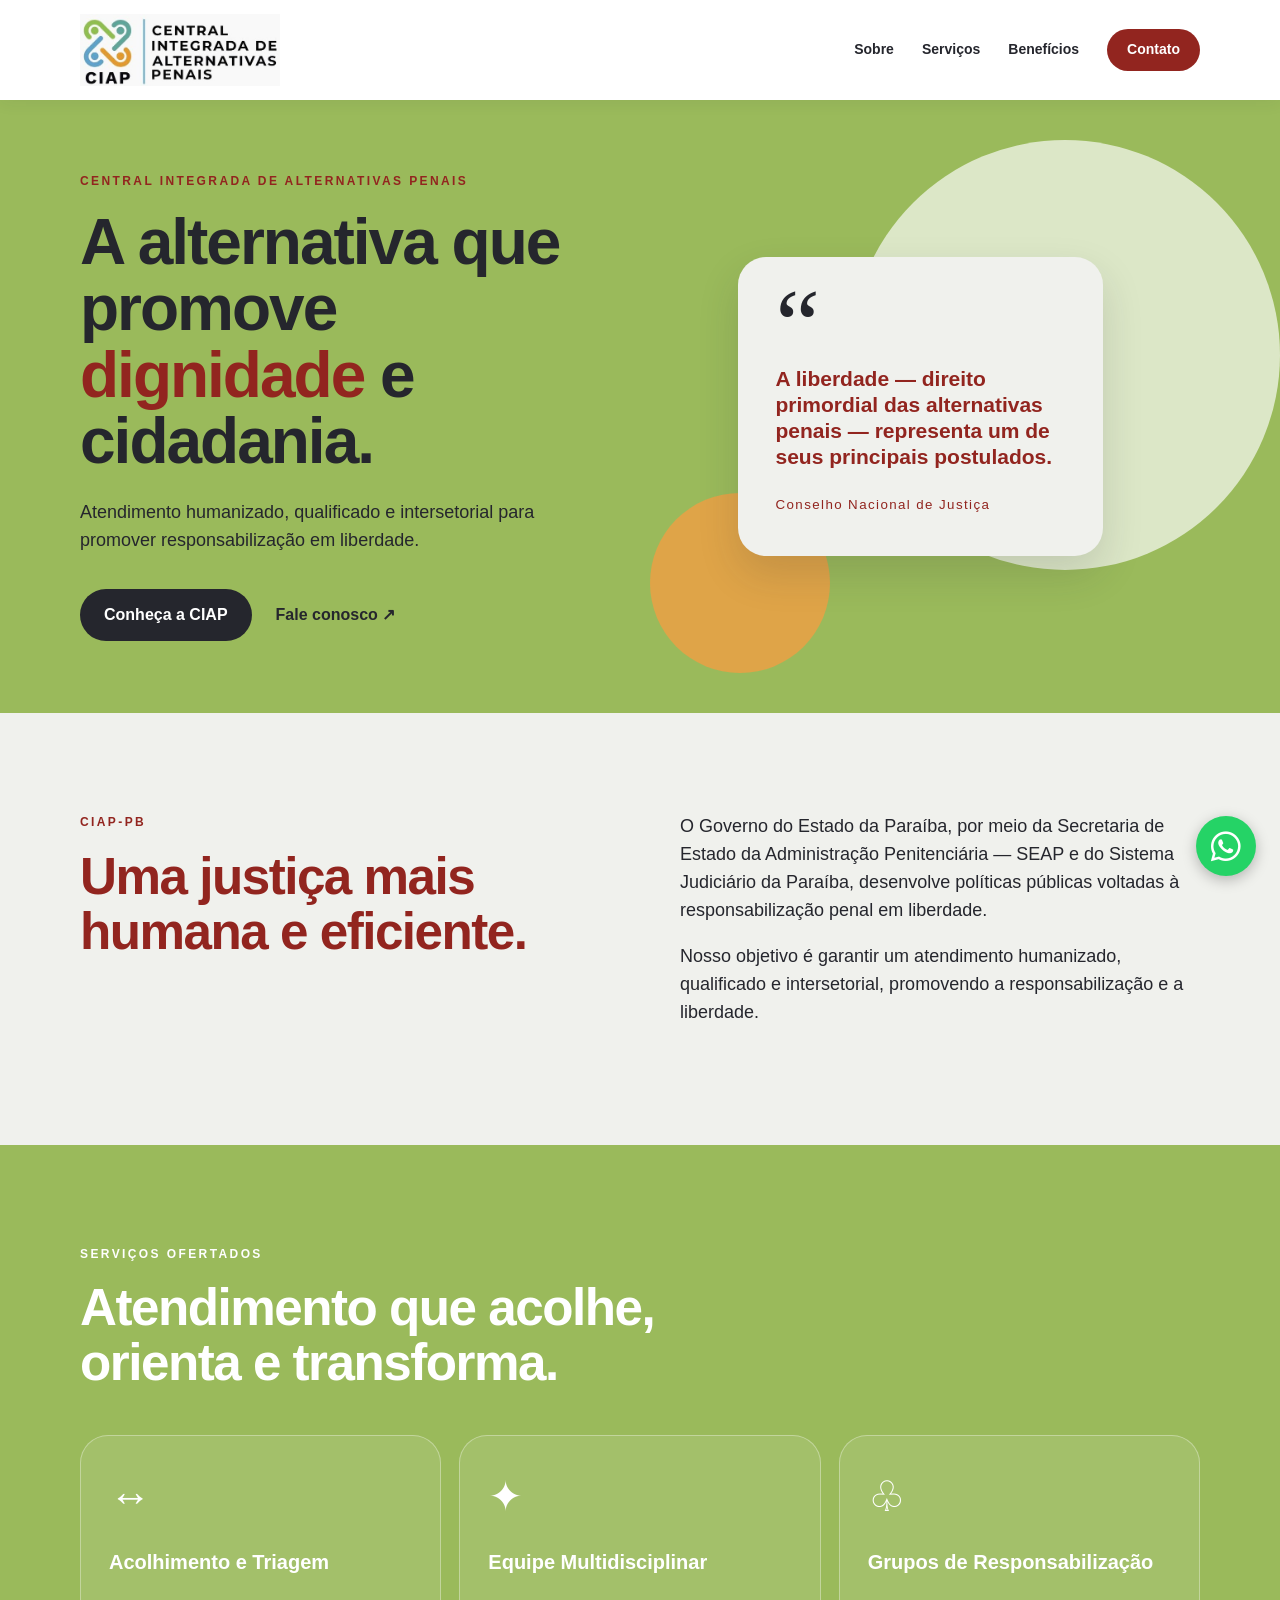
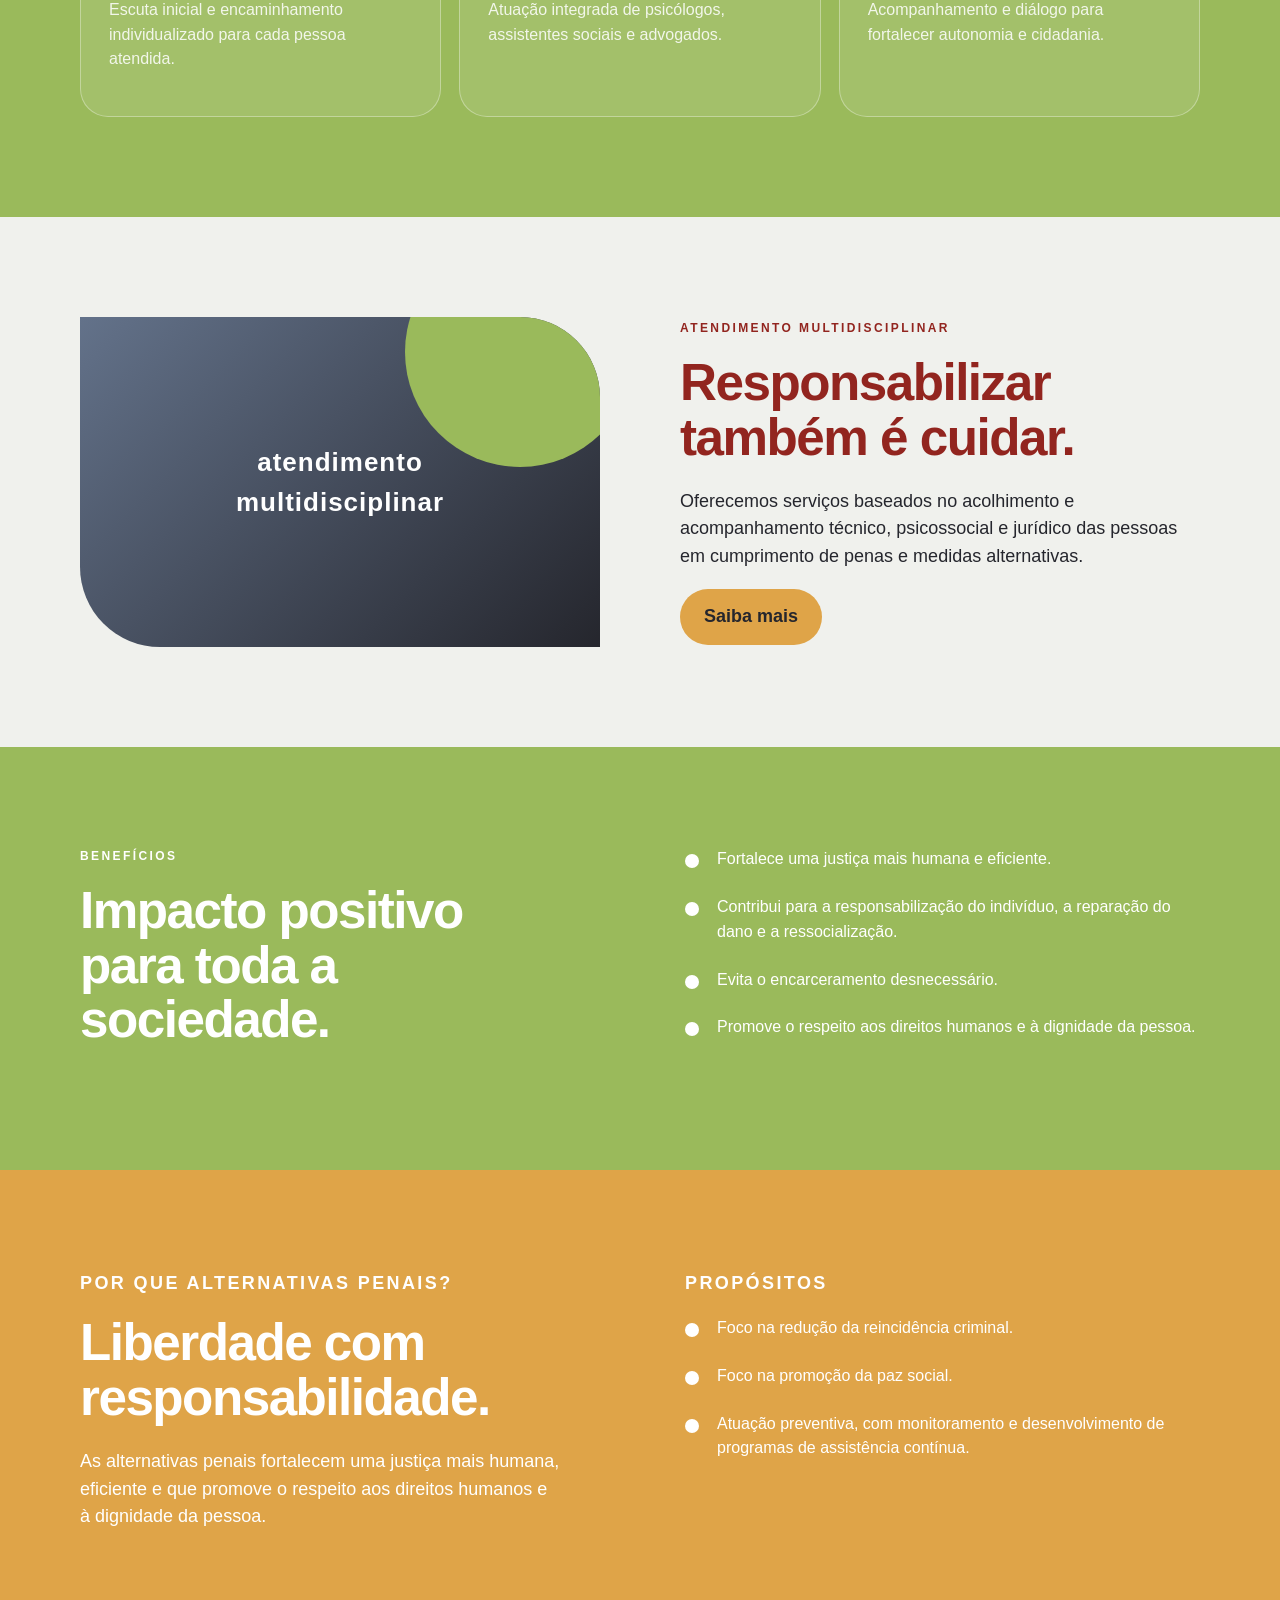
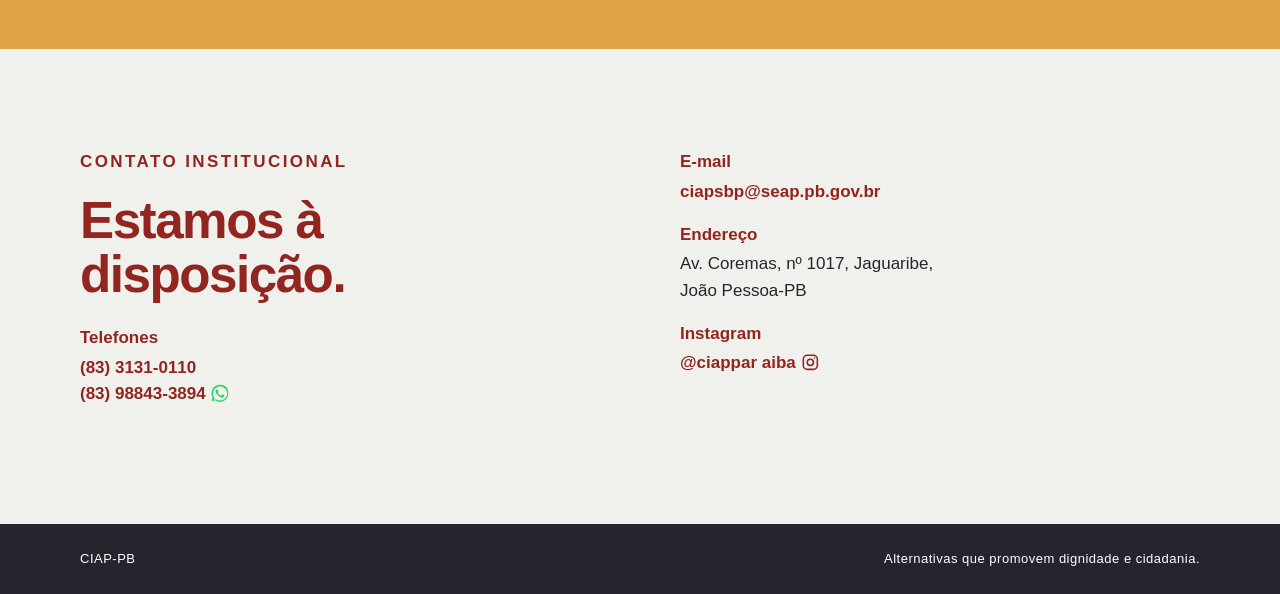
==== index.html @ d07755a9 "Add Font Awesome and WhatsApp contact button Added Font Awesome stylesheet and WhatsApp floating but" ====
<!doctype html>
<html lang="pt-BR">
<head>
  <meta charset="utf-8">
  <meta name="viewport" content="width=device-width, initial-scale=1">
  <meta name="description" content="Central Integrada de Alternativas Penais da Paraíba.">
  <title>CIAP-PB | Central Integrada de Alternativas Penais</title>
  <link rel="stylesheet" href="styles.css">
  <link
  rel="stylesheet"
  href="https://cdnjs.cloudflare.com/ajax/libs/font-awesome/6.5.2/css/all.min.css"
>
</head>
<body>
  <header class="site-header">
    <div class="container nav-wrap">
      <a class="brand" href="#inicio" aria-label="CIAP-PB - início">
        <img class="brand-logo" src="logoCiap.jpeg" alt="CIAP" style="display:block;width:200px;height:100px;object-fit:contain">
      </a>
      <nav aria-label="Navegação principal">
        <a href="#sobre">Sobre</a>
        <a href="#servicos">Serviços</a>
        <a href="#beneficios">Benefícios</a>
        <a href="#contato" class="nav-cta">Contato</a>
      </nav>
    </div>
  </header>

  <main id="inicio">
    <section class="hero">
      <div class="container hero-grid">
        <div class="hero-copy">
          <p class="eyebrow">CENTRAL INTEGRADA DE ALTERNATIVAS PENAIS</p>
          <h1>A alternativa que promove <em>dignidade</em> e cidadania.</h1>
          <p class="hero-text">Atendimento humanizado, qualificado e intersetorial para promover responsabilização em liberdade.</p>
          <div class="actions"><a class="button button-dark" href="#sobre">Conheça a CIAP</a><a class="text-link" href="#contato">Fale conosco <span>↗</span></a></div>
        </div>
        <div class="hero-art" aria-label="Imagem ilustrativa de atendimento multidisciplinar">
          <div class="circle circle-one"></div><div class="circle circle-two"></div><div class="hero-card"><span class="quote">“</span><p>A liberdade — direito primordial das alternativas penais — representa um de seus principais postulados.</p><small>Conselho Nacional de Justiça</small></div>
        </div>
      </div>
    </section>

    <section id="sobre" class="intro section-light">
      <div class="container two-col">
        <div><p class="eyebrow">CIAP-PB</p><h2>Uma justiça mais humana e eficiente.</h2></div>
        <div><p>O Governo do Estado da Paraíba, por meio da Secretaria de Estado da Administração Penitenciária — SEAP e do Sistema Judiciário da Paraíba, desenvolve políticas públicas voltadas à responsabilização penal em liberdade.</p><p>Nosso objetivo é garantir um atendimento humanizado, qualificado e intersetorial, promovendo a responsabilização e a liberdade.</p></div>
      </div>
    </section>

    <section id="servicos" class="services section-green">
      <div class="container"><div class="section-heading"><p class="eyebrow light">SERVIÇOS OFERTADOS</p><h2>Atendimento que acolhe, orienta e transforma.</h2></div>
        <div class="service-grid">
          <article class="service-card"><span class="icon">↔</span><h3>Acolhimento e Triagem</h3><p>Escuta inicial e encaminhamento individualizado para cada pessoa atendida.</p></article>
          <article class="service-card"><span class="icon">✦</span><h3>Equipe Multidisciplinar</h3><p>Atuação integrada de psicólogos, assistentes sociais e advogados.</p></article>
          <article class="service-card"><span class="icon">♧</span><h3>Grupos de Responsabilização</h3><p>Acompanhamento e diálogo para fortalecer autonomia e cidadania.</p></article>
        </div>
      </div>
    </section>

    <section class="multidisciplinary section-light">
      <div class="container two-col align-center"><div class="photo-placeholder"><span>atendimento<br>multidisciplinar</span></div><div><p class="eyebrow">ATENDIMENTO MULTIDISCIPLINAR</p><h2>Responsabilizar também é cuidar.</h2><p>Oferecemos serviços baseados no acolhimento e acompanhamento técnico, psicossocial e jurídico das pessoas em cumprimento de penas e medidas alternativas.</p><a class="button button-gold" href="#contato">Saiba mais</a></div></div>
    </section>

    <section id="beneficios" class="benefits section-green"><div class="container benefits-grid"><div><p class="eyebrow light">BENEFÍCIOS</p><h2>Impacto positivo para toda a sociedade.</h2></div><ul class="check-list"><li>Fortalece uma justiça mais humana e eficiente.</li><li>Contribui para a responsabilização do indivíduo, a reparação do dano e a ressocialização.</li><li>Evita o encarceramento desnecessário.</li><li>Promove o respeito aos direitos humanos e à dignidade da pessoa.</li></ul></div></section>

    <section class="purpose section-gold"><div class="container purpose-grid"><div><p class="eyebrow light">POR QUE ALTERNATIVAS PENAIS?</p><h2>Liberdade com responsabilidade.</h2><p>As alternativas penais fortalecem uma justiça mais humana, eficiente e que promove o respeito aos direitos humanos e à dignidade da pessoa.</p></div><div><p class="eyebrow light">PROPÓSITOS</p><ul class="check-list light-list"><li>Foco na redução da reincidência criminal.</li><li>Foco na promoção da paz social.</li><li>Atuação preventiva, com monitoramento e desenvolvimento de programas de assistência contínua.</li></ul></div></div></section>

    <section id="contato" class="contact section-light"><div class="container contact-grid"><div><p class="eyebrow">CONTATO INSTITUCIONAL</p><h2>Estamos à disposição.</h2><p class="contact-label">Telefones</p><p><a href="tel:+558331310110">(83) 3131-0110</a><br><a class="contact-link" href="https://wa.me/5583988433894" target="_blank" rel="noreferrer">(83) 98843-3894 <svg class="contact-icon whatsapp-icon" viewBox="0 0 24 24" aria-hidden="true" style="width:1.1em;height:1.1em;vertical-align:-0.2em;fill:#25d366"><path d="M20.5 3.5A10.9 10.9 0 0 0 12.75 1 10.9 10.9 0 0 0 3.3 17.25L2 22l4.9-1.28A10.9 10.9 0 0 0 12.75 23h.01A10.9 10.9 0 0 0 23.5 12.25c0-3.3-1.06-6.4-3-8.75Zm-7.74 17.7h-.01a9.05 9.05 0 0 1-4.6-1.26l-.33-.2-2.9.76.77-2.82-.21-.34a9.1 9.1 0 1 1 7.28 3.86Zm4.98-6.82c-.27-.14-1.6-.79-1.85-.88-.25-.09-.43-.14-.61.14-.18.27-.7.88-.86 1.06-.16.18-.32.2-.59.07-.27-.14-1.15-.42-2.2-1.34-.81-.72-1.36-1.6-1.52-1.87-.16-.27-.02-.42.12-.56.12-.12.27-.32.41-.48.14-.16.18-.27.27-.45.09-.18.05-.34-.02-.48-.07-.14-.61-1.47-.84-2.01-.22-.53-.45-.46-.61-.47h-.52c-.18 0-.48.07-.73.34-.25.27-.95.93-.95 2.27s.98 2.63 1.11 2.81c.14.18 1.92 2.94 4.65 4.12.65.28 1.16.45 1.56.57.65.21 1.24.18 1.71.11.52-.08 1.6-.65 1.83-1.28.23-.63.23-1.17.16-1.28-.07-.11-.25-.18-.52-.32Z"/></svg></a></p></div><div><p class="contact-label">E-mail</p><p><a href="mailto:ciapsbp@seap.pb.gov.br">ciapsbp@seap.pb.gov.br</a></p><p class="contact-label">Endereço</p><p>Av. Coremas, nº 1017, Jaguaribe,<br>João Pessoa-PB</p><p class="contact-label">Instagram</p><p><a class="contact-link" href="https://instagram.com/ciapparaiba" target="_blank" rel="noreferrer">@ciappar aiba <svg class="contact-icon instagram-icon" viewBox="0 0 24 24" aria-hidden="true" style="width:1.1em;height:1.1em;vertical-align:-0.2em;fill:none;stroke:currentColor;stroke-width:2"><rect x="3" y="3" width="18" height="18" rx="5"/><circle cx="12" cy="12" r="4"/><circle cx="17.5" cy="6.5" r="1" fill="currentColor" stroke="none"/></svg></a></p></div></div></section>
  </main>
  <footer><div class="container"><span>CIAP-PB</span><span>Alternativas que promovem dignidade e cidadania.</span></div></footer>
  <a
  class="whatsapp-flutuante"
  href="https://wa.me/5583988433894?text=Olá!%20Gostaria%20de%20mais%20informações."
  target="_blank"
  rel="noopener noreferrer"
  aria-label="Falar com a CIAP-PB pelo WhatsApp"
  title="Fale conosco pelo WhatsApp"
>
  <i class="fa-brands fa-whatsapp"></i>
</a>
</body>
</html>
---- styles.css ----
:root{--green:#9aba5b;
    --green-dark:#71943f;
    --red:#92251f;
    --gold:#dfa448;
    --ink:#25262d;--mist:#f0f1ed;--white:#fff;--radius:28px}*{box-sizing:border-box}html{scroll-behavior:smooth}body{margin:0;color:var(--ink);font-family:Arial,Helvetica,sans-serif;line-height:1.55;background:var(--mist)}a{color:inherit}.container{width:min(1120px,calc(100% - 48px));margin:auto}.site-header{background:var(--white);position:sticky;top:0;z-index:10;box-shadow:0 2px 16px #25262d12}.nav-wrap{min-height:76px;display:flex;align-items:center;justify-content:space-between}.brand{display:flex;align-items:center;gap:10px;text-decoration:none}.brand strong{display:block;font-size:25px;letter-spacing:2px;line-height:1}.brand small{font-size:9px;letter-spacing:3px;color:var(--red)}.brand-mark{display:grid;grid-template-columns:repeat(2,17px);gap:2px;transform:rotate(45deg)}.brand-mark i{display:block;width:17px;height:17px;border-radius:12px 12px 2px 12px;background:var(--green)}.brand-mark i:nth-child(2){background:#579b92}.brand-mark i:nth-child(3){background:#629ec5}.brand-mark i:nth-child(4){background:var(--gold)}nav{display:flex;gap:28px;align-items:center}nav a{text-decoration:none;font-size:14px;font-weight:bold}nav a:hover,.text-link:hover{color:var(--red)}.nav-cta{padding:10px 20px;border-radius:99px;background:var(--red);color:var(--white)}.hero{background:var(--green);overflow:hidden}.hero-grid{display:grid;grid-template-columns:1fr 1fr;min-height:610px;align-items:center}.hero-copy{padding:72px 40px 72px 0}.eyebrow{color:var(--red);font-size:12px;font-weight:bold;letter-spacing:2.4px;margin:0 0 18px}.eyebrow.light{color:var(--white)}h1,h2,h3,p{margin-top:0}h1{font-size:clamp(42px,5vw,68px);line-height:1.04;letter-spacing:-2px;margin-bottom:24px}h1 em{color:var(--red);font-style:normal}h2{font-size:clamp(32px,4vw,52px);line-height:1.07;letter-spacing:-1.5px;margin-bottom:22px}.hero-text{font-size:18px;max-width:490px}.actions{display:flex;align-items:center;gap:24px;margin-top:34px}.button{display:inline-block;text-decoration:none;border-radius:99px;padding:14px 24px;font-weight:bold}.button-dark{background:var(--ink);color:var(--white)}.button-gold{background:var(--gold);color:var(--ink)}.text-link{text-decoration:none;font-weight:bold}.hero-art{height:100%;position:relative;display:flex;align-items:center;justify-content:center}.circle{position:absolute;border-radius:50%;background:#ffffff55}.circle-one{width:430px;height:430px;right:-80px;top:40px;background:#ffffffa8}.circle-two{width:180px;height:180px;left:10px;bottom:40px;background:var(--gold)}.hero-card{width:min(365px,75%);position:relative;background:var(--mist);padding:40px 38px;border-radius:28px;box-shadow:0 18px 40px #25262d26}.quote{font-size:100px;line-height:.55;color:var(--ink);font-family:Georgia}.hero-card p{font-size:21px;line-height:1.25;color:var(--red);font-weight:bold}.hero-card small{color:var(--red);letter-spacing:1.4px}.section-light{background:var(--mist);padding:100px 0}.section-green{background:var(--green);padding:100px 0}.section-gold{background:var(--gold);padding:100px 0}.two-col{display:grid;grid-template-columns:1fr 1fr;gap:80px}.two-col>div:last-child{font-size:18px}.intro h2{max-width:460px;color:var(--red)}.services{color:var(--white)}.section-heading{max-width:580px;margin-bottom:44px}.section-heading h2{color:var(--white)}.service-grid{display:grid;grid-template-columns:repeat(3,1fr);gap:18px}.service-card{background:#ffffff18;border:1px solid #ffffff55;padding:28px;border-radius:var(--radius)}.service-card:hover{background:#ffffff2b;transform:translateY(-4px);transition:.2s}.icon{font-size:42px;display:block;margin-bottom:18px}.service-card h3{font-size:20px}.service-card p{color:#ffffffdb}.align-center{align-items:center}.photo-placeholder{height:330px;border-radius:0 80px 0 80px;background:linear-gradient(135deg,#63728a,#25262d);display:grid;place-items:center;position:relative;overflow:hidden}.photo-placeholder:before{content:"";position:absolute;width:230px;height:230px;border-radius:50%;background:var(--green);top:-80px;right:-35px}.photo-placeholder span{position:relative;color:var(--white);font-weight:bold;font-size:26px;text-align:center;letter-spacing:1px}.multidisciplinary h2{color:var(--red)}.benefits{color:var(--white)}.benefits-grid,.purpose-grid{display:grid;grid-template-columns:1fr 1fr;gap:90px;align-items:start}.benefits h2{max-width:430px}.check-list{list-style:none;padding:0;margin:0;display:grid;gap:23px}.check-list li{position:relative;padding-left:32px}.check-list li:before{content:"";width:14px;height:14px;background:var(--white);border-radius:50%;position:absolute;left:0;top:7px}.purpose h2{color:var(--white)}.purpose p{max-width:480px;color:#fff;font-size:18px}.light-list{color:var(--white)}.contact h2{color:var(--red)}.contact-grid{display:grid;grid-template-columns:1fr 1fr;gap:80px}.contact a{text-decoration:none;color:var(--red);font-weight:bold}.contact-label{font-weight:bold;color:var(--red);margin-bottom:3px}.contact p{font-size:17px}footer{background:var(--ink);color:var(--white);padding:25px 0}footer .container{display:flex;justify-content:space-between;font-size:13px;letter-spacing:.5px}@media(max-width:760px){.container{width:min(100% - 32px,560px)}.nav-wrap{min-height:64px}nav{gap:10px}nav a:not(.nav-cta){display:none}.nav-cta{padding:8px 14px}.hero-grid,.two-col,.benefits-grid,.purpose-grid,.contact-grid{grid-template-columns:1fr;gap:38px}.hero-copy{padding:70px 0 20px}.hero-art{min-height:390px}.section-light,.section-green,.section-gold{padding:70px 0}.service-grid{grid-template-columns:1fr}.hero-card{width:82%;padding:28px}.hero-card p{font-size:18px}.photo-placeholder{height:250px}.benefits-grid,.purpose-grid{gap:35px}footer .container{display:grid;gap:8px}}
.whatsapp-flutuante {
  position: fixed;
  right: 24px;
  bottom: 24px;
  width: 60px;
  height: 60px;
  background-color: #25d366;
  color: #ffffff;
  border-radius: 50%;
  display: flex;
  align-items: center;
  justify-content: center;
  text-decoration: none;
  box-shadow: 0 4px 14px rgba(0, 0, 0, 0.25);
  z-index: 9999;
  transition: transform 0.2s ease, background-color 0.2s ease;
}

.whatsapp-flutuante:hover {
  background-color: #1ebe5d;
  transform: scale(1.1);
}

.whatsapp-simbolo {
  font-size: 35px;
  font-weight: bold;
  line-height: 1;
  transform: rotate(-20deg);
}

.whatsapp-flutuante i {
  font-size: 34px;
}
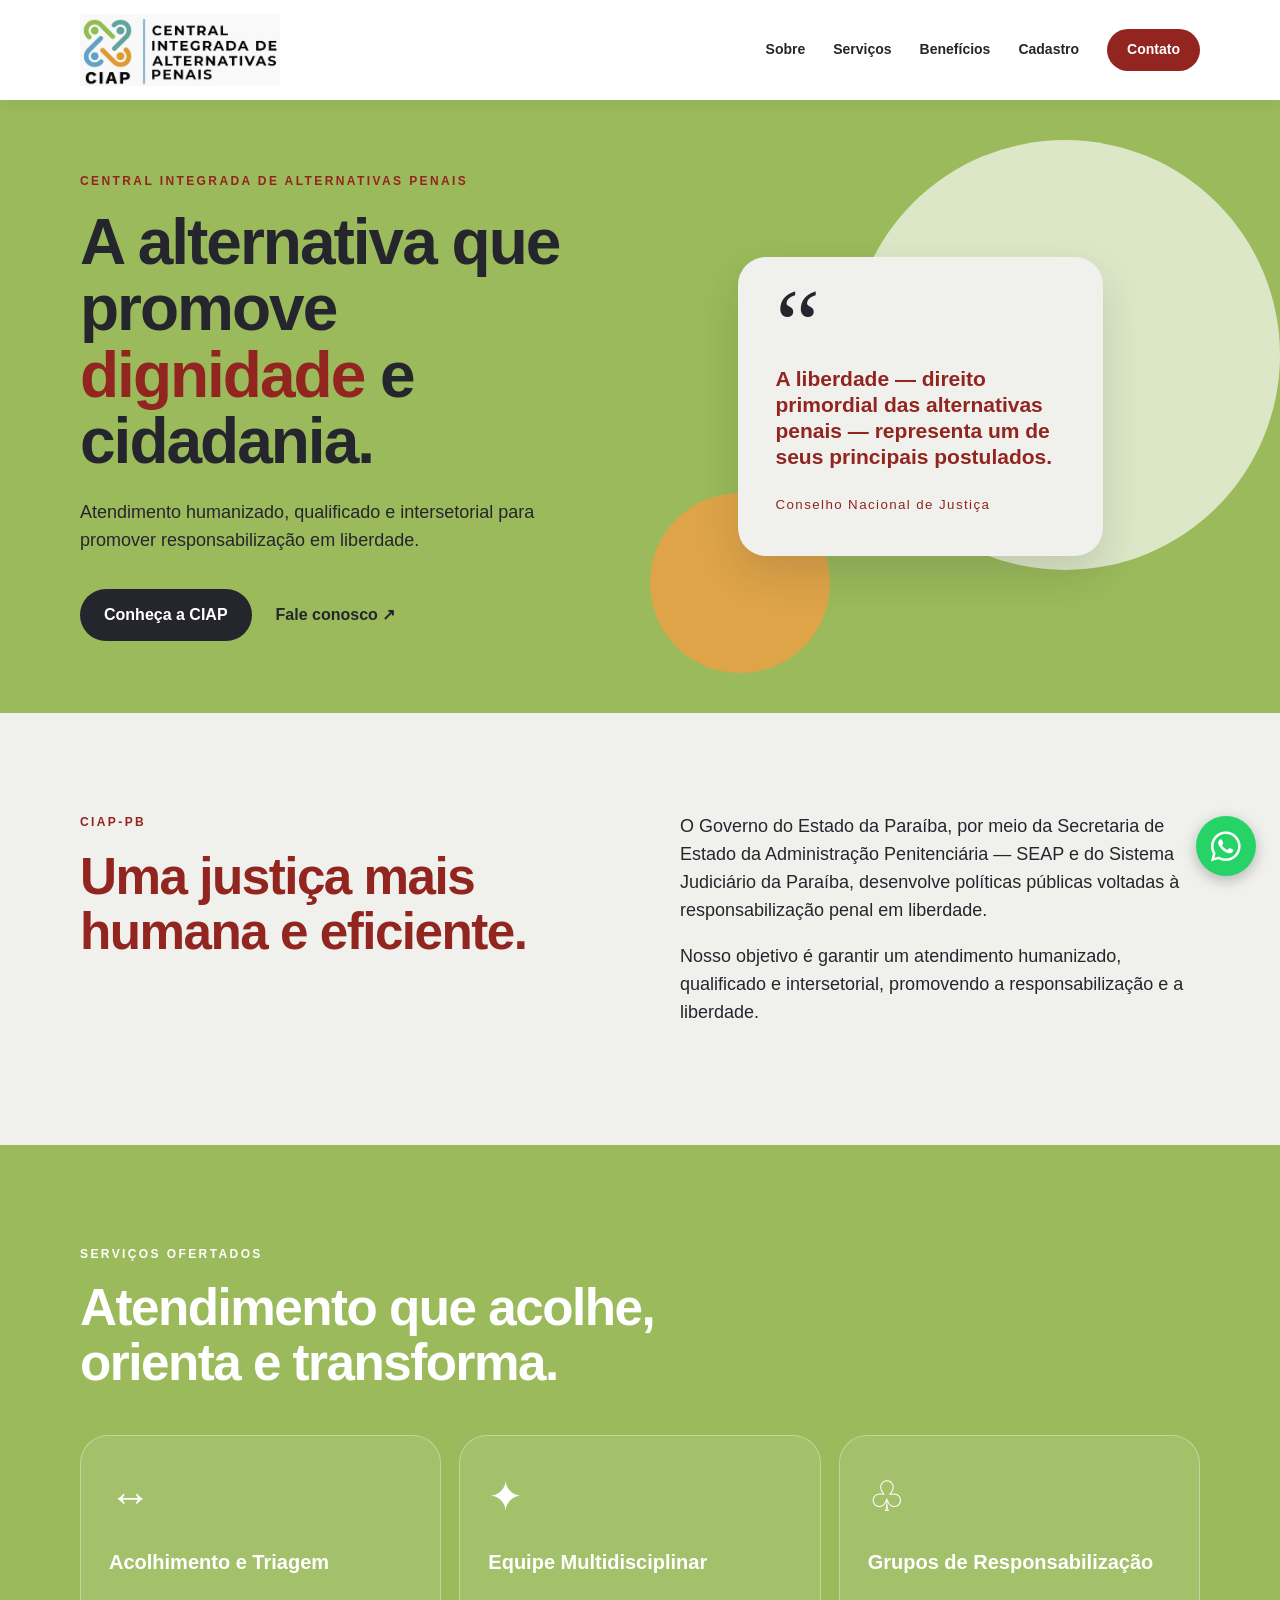
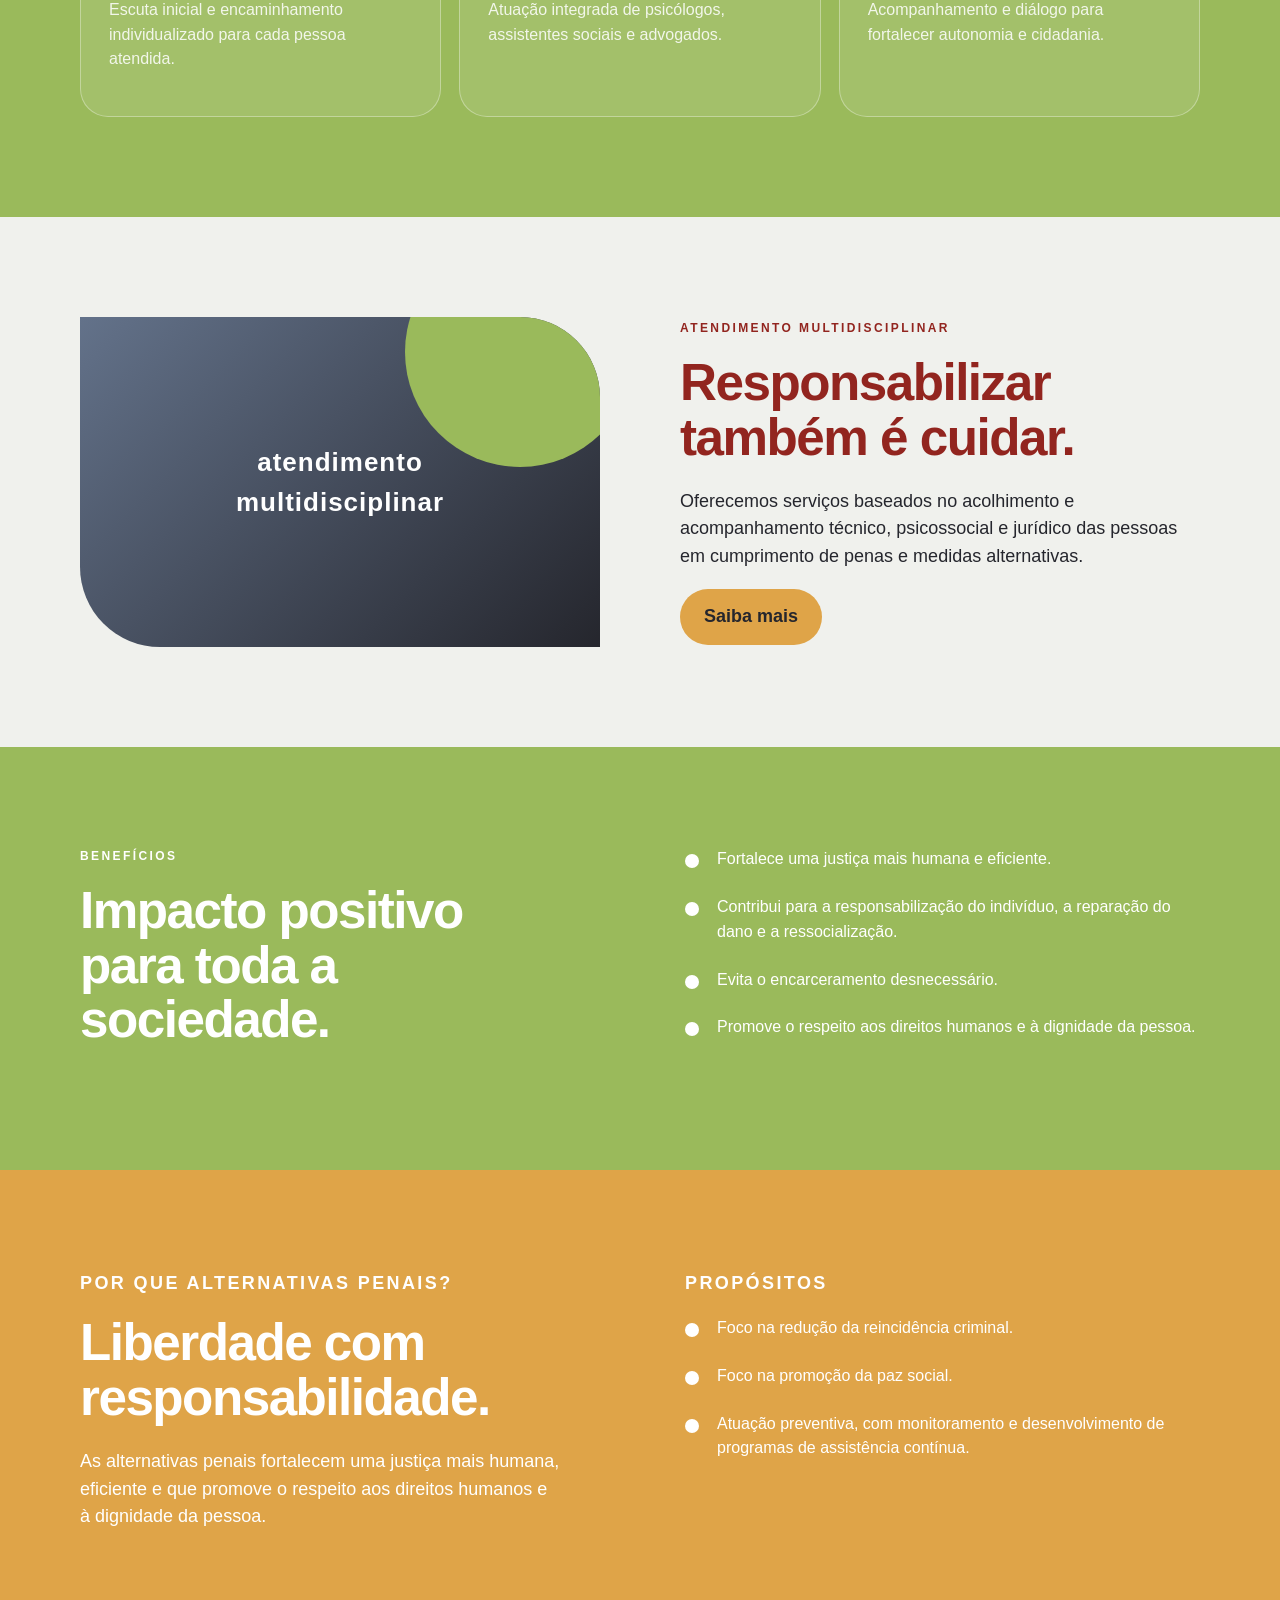
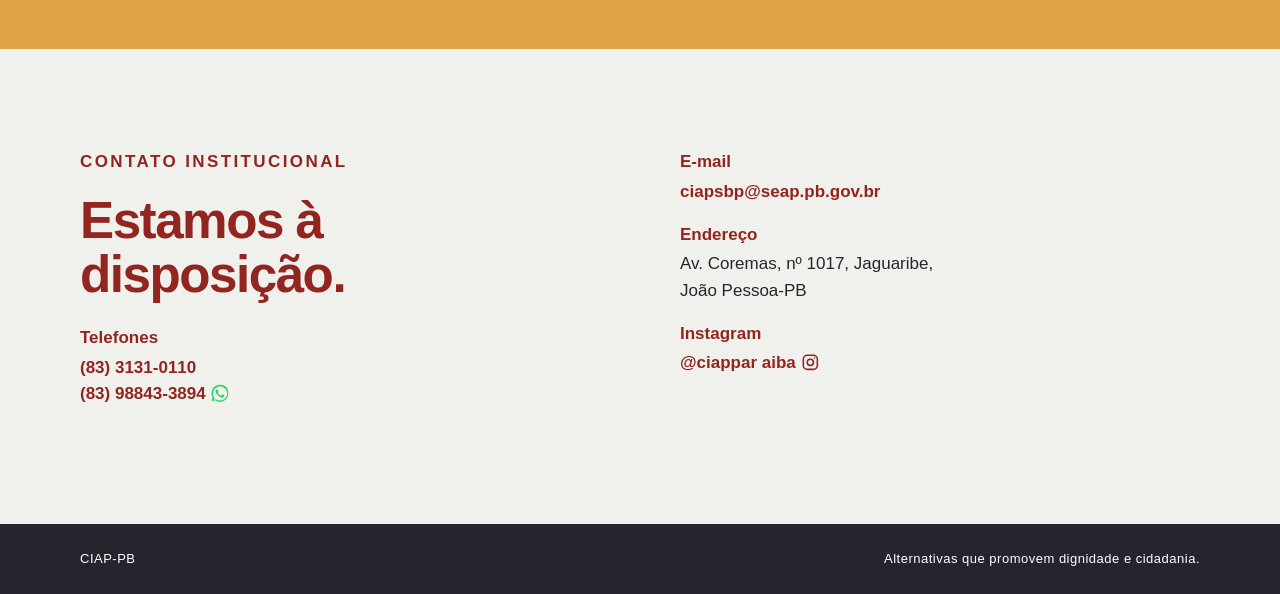
==== commit dcab90a5: "Add link to Google Forms for registration" ====
--- a/index.html
+++ b/index.html
@@ -21,6 +21,14 @@
         <a href="#sobre">Sobre</a>
         <a href="#servicos">Serviços</a>
         <a href="#beneficios">Benefícios</a>
+        <a
+        href="https://docs.google.com/forms/d/e/SEU_CODIGO/viewform"
+        target="_blank"
+        rel="noopener noreferrer"
+      >
+        Cadastro
+      </a>
+    </li>
         <a href="#contato" class="nav-cta">Contato</a>
       </nav>
     </div>
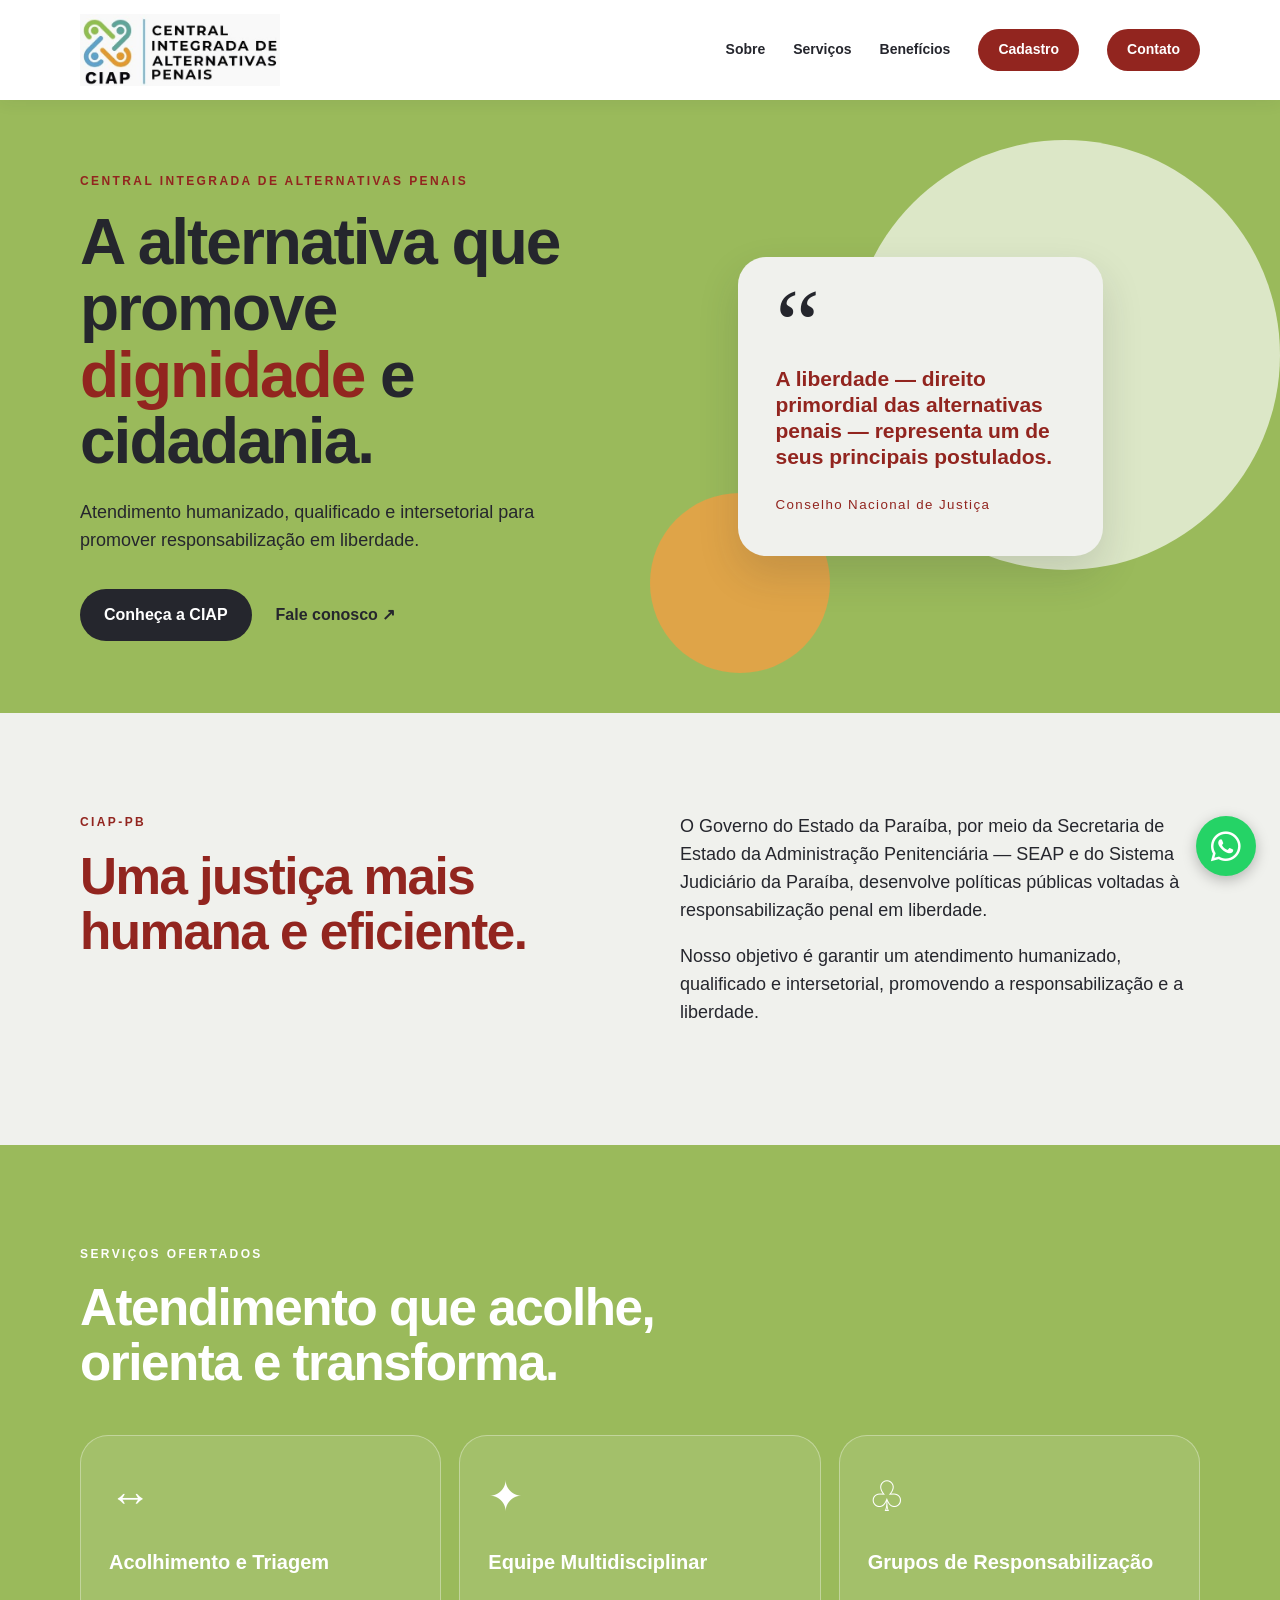
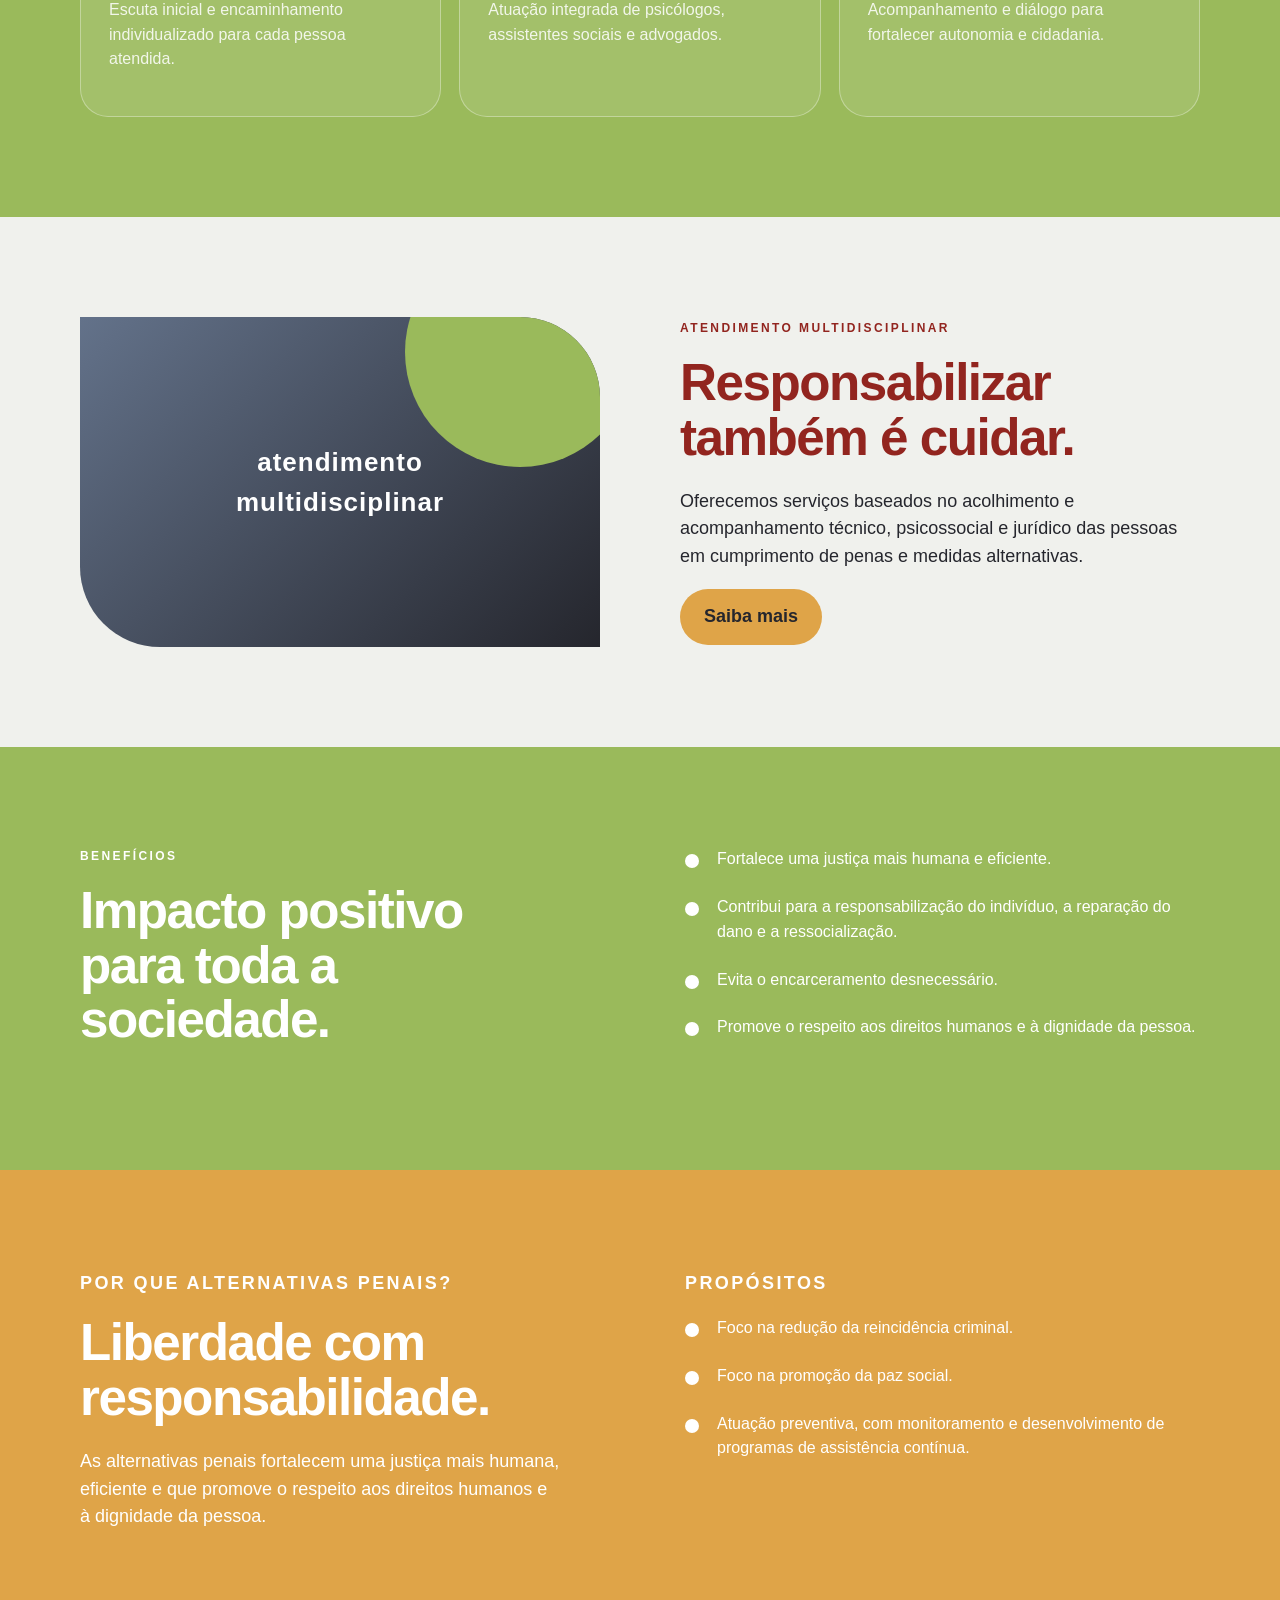
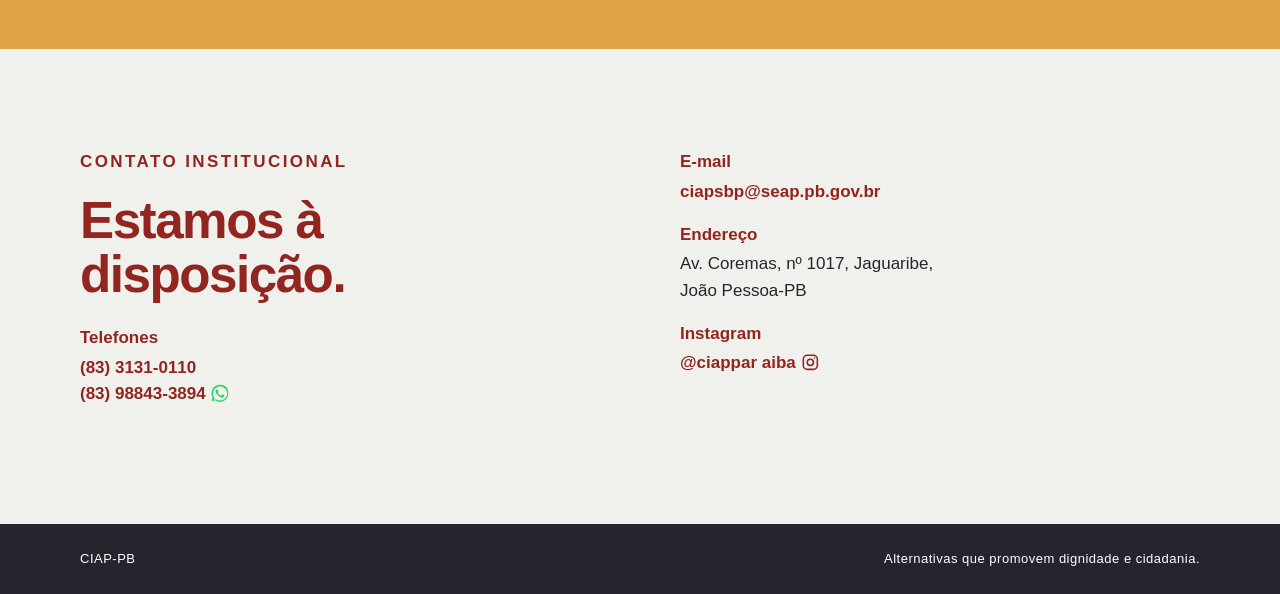
==== commit b39f3eed: "Add class to navigation CTA link" ====
--- a/index.html
+++ b/index.html
@@ -22,6 +22,7 @@
         <a href="#servicos">Serviços</a>
         <a href="#beneficios">Benefícios</a>
         <a
+        class="nav-cta"
         href="https://docs.google.com/forms/d/e/SEU_CODIGO/viewform"
         target="_blank"
         rel="noopener noreferrer"
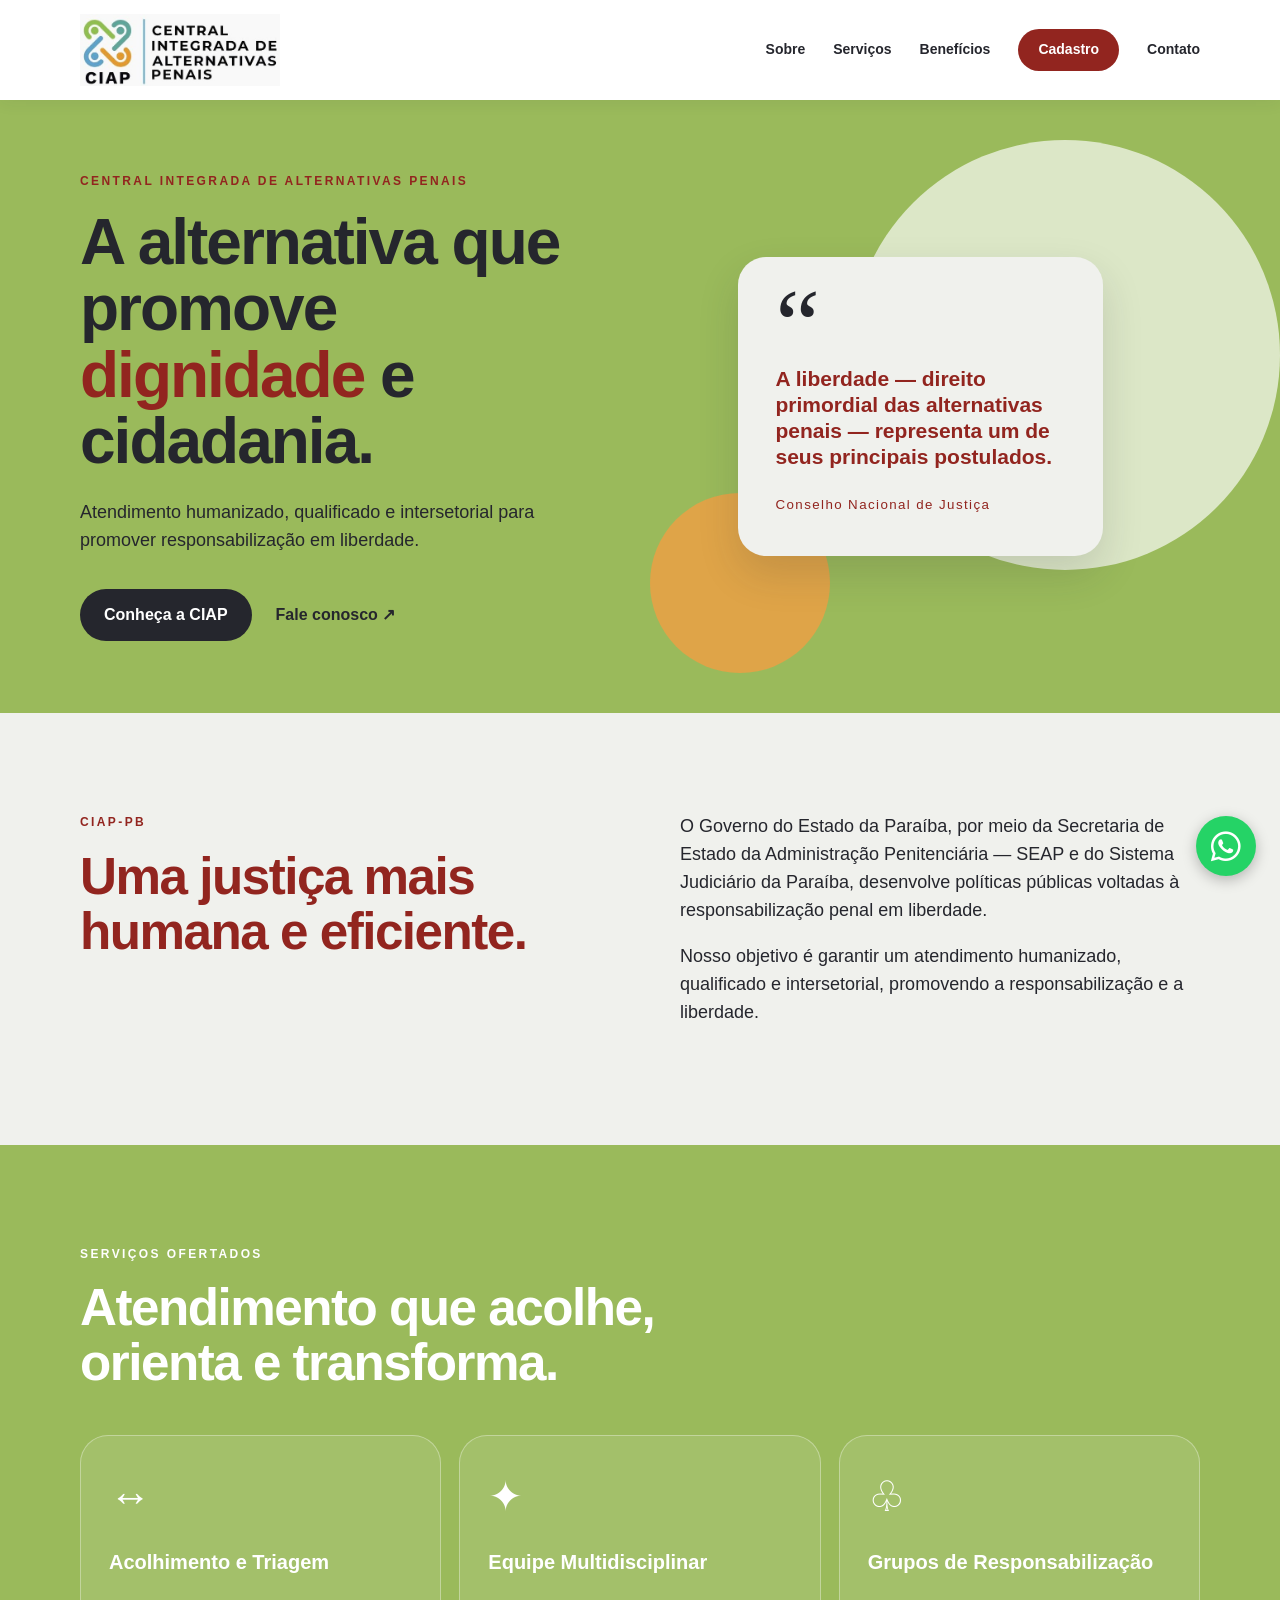
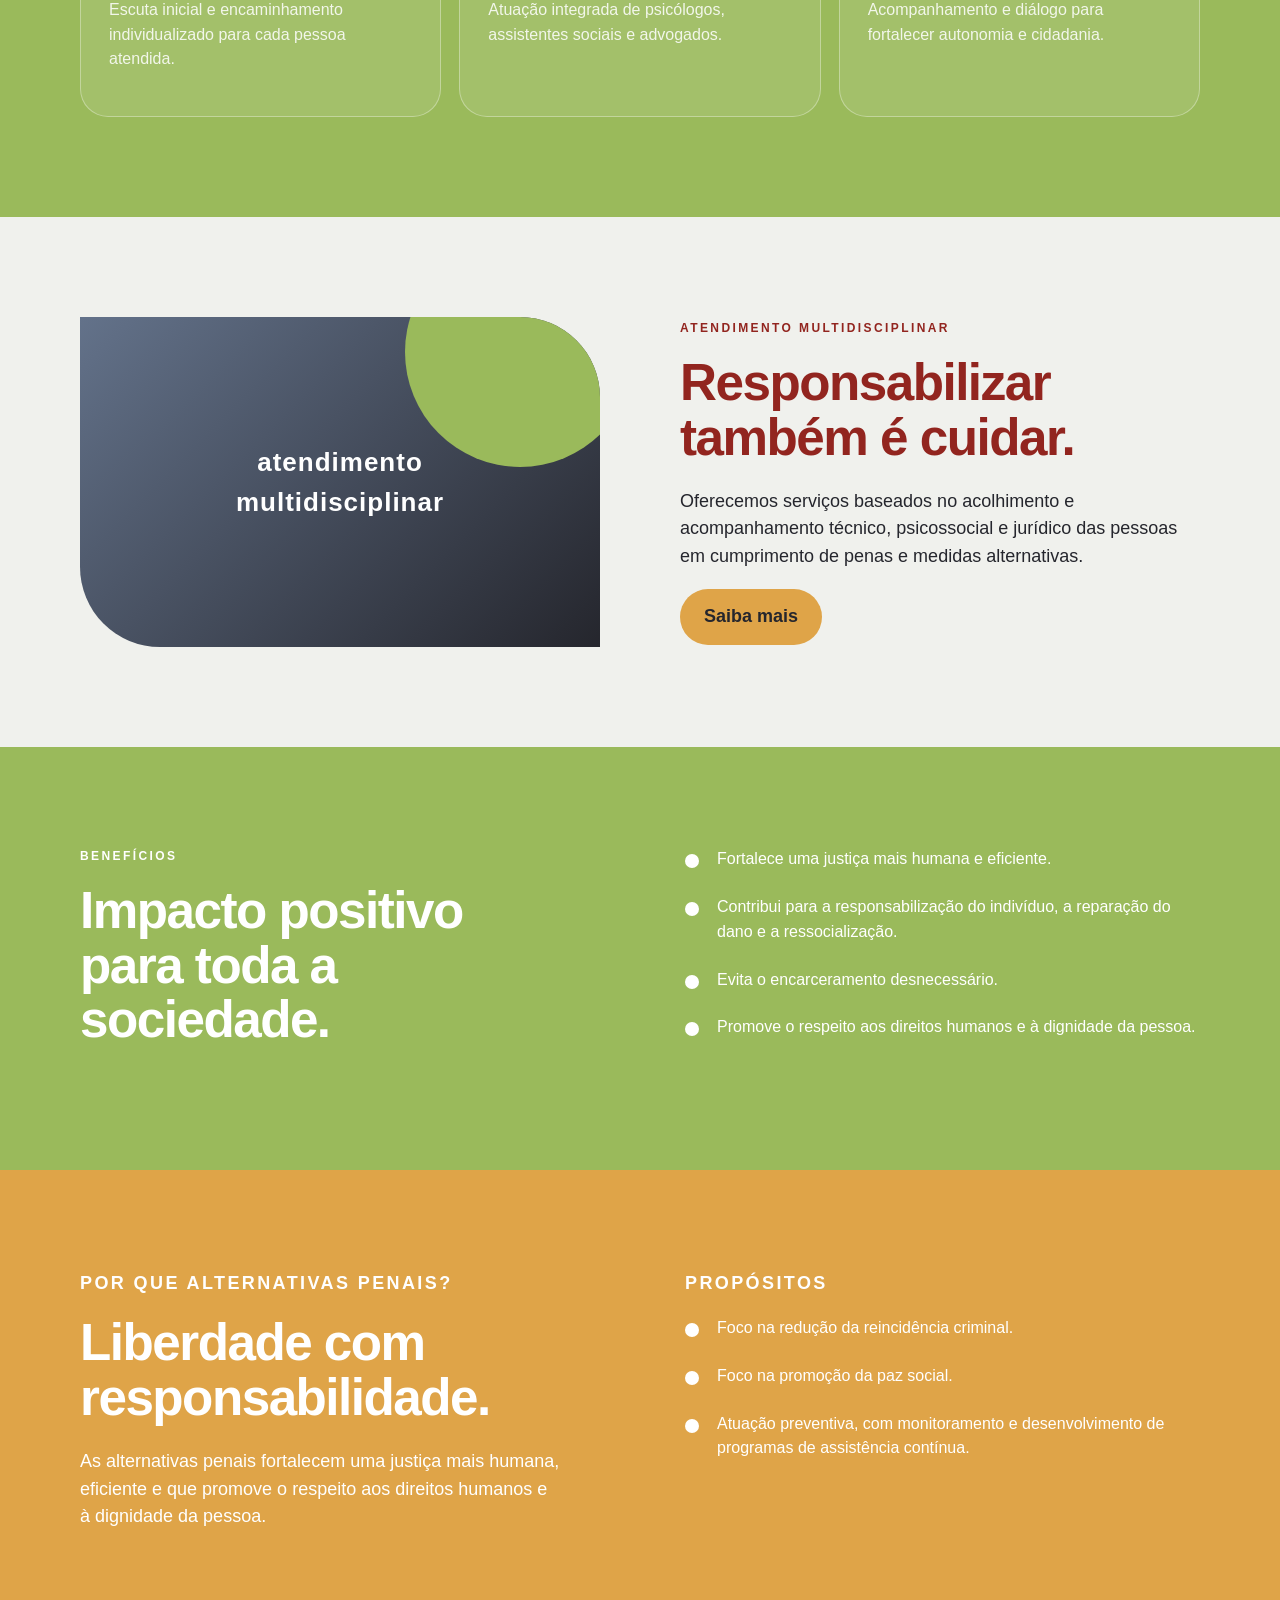
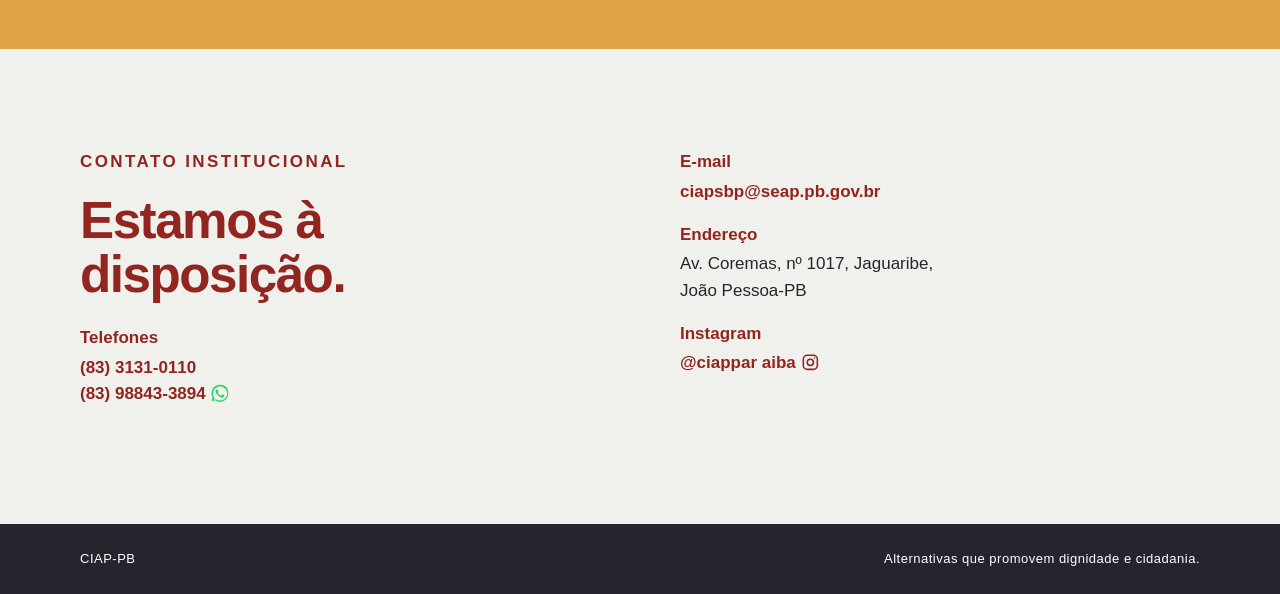
==== commit 4dd5cee1: "Fix class attributes for Contato link" ====
--- a/index.html
+++ b/index.html
@@ -30,7 +30,9 @@
         Cadastro
       </a>
     </li>
-        <a href="#contato" class="nav-cta">Contato</a>
+        <a href="#contato" 
+          class="item-contato"
+          class="nav-cta">Contato</a>
       </nav>
     </div>
   </header>
--- a/styles.css
+++ b/styles.css
@@ -36,3 +36,34 @@
 .whatsapp-flutuante i {
   font-size: 34px;
 }
+@media (max-width: 600px) {
+  .whatsapp-flutuante {
+    right: 16px;
+    bottom: 16px;
+    width: 54px;
+    height: 54px;
+  }
+
+  .whatsapp-flutuante i,
+  .whatsapp-simbolo {
+    font-size: 30px;
+  }
+}
+@media (max-width: 600px) {
+  nav ul {
+    gap: 6px;
+  }
+
+  nav ul li a.botao-cadastro,
+  nav ul li a.botao-contato {
+    padding: 6px 9px;
+    font-size: 12px;
+    border-radius: 4px;
+    line-height: 1.2;
+  }
+}
+@media (max-width: 600px) {
+  .item-contato {
+    display: none;
+  }
+}
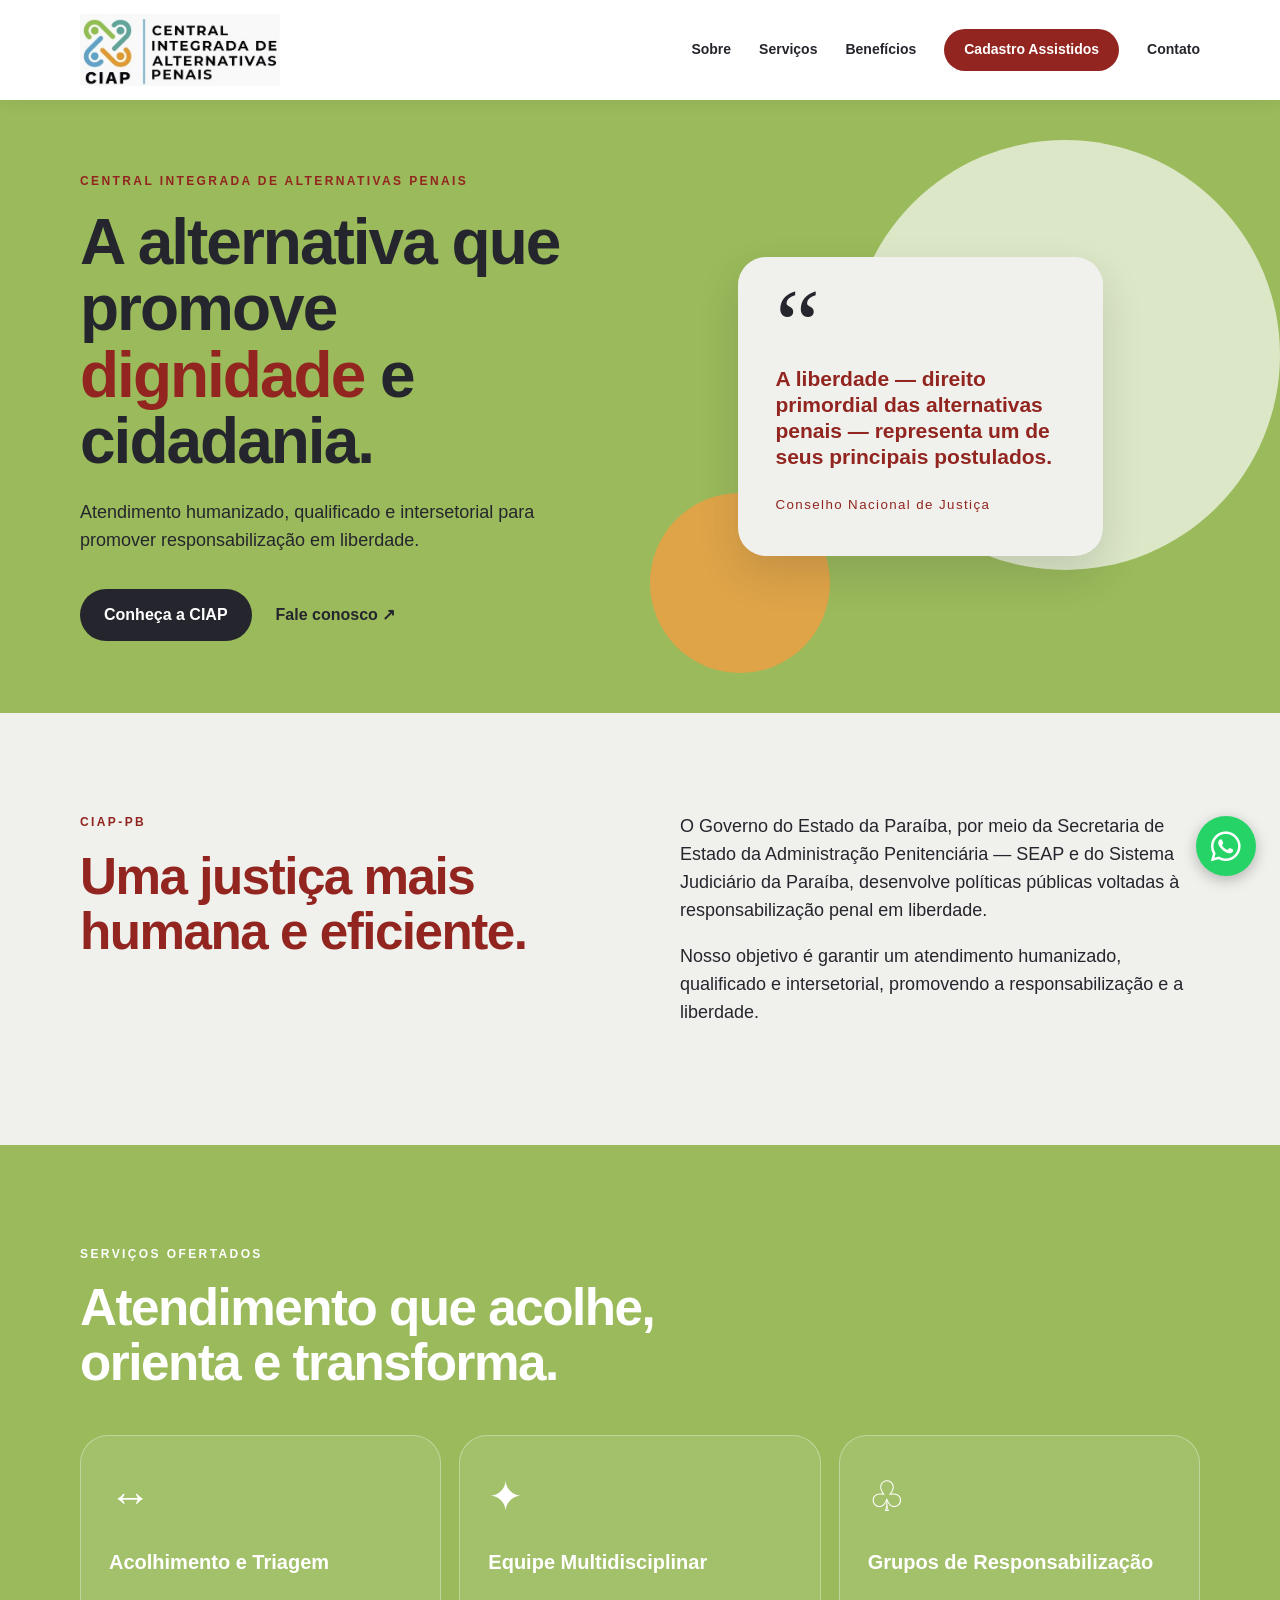
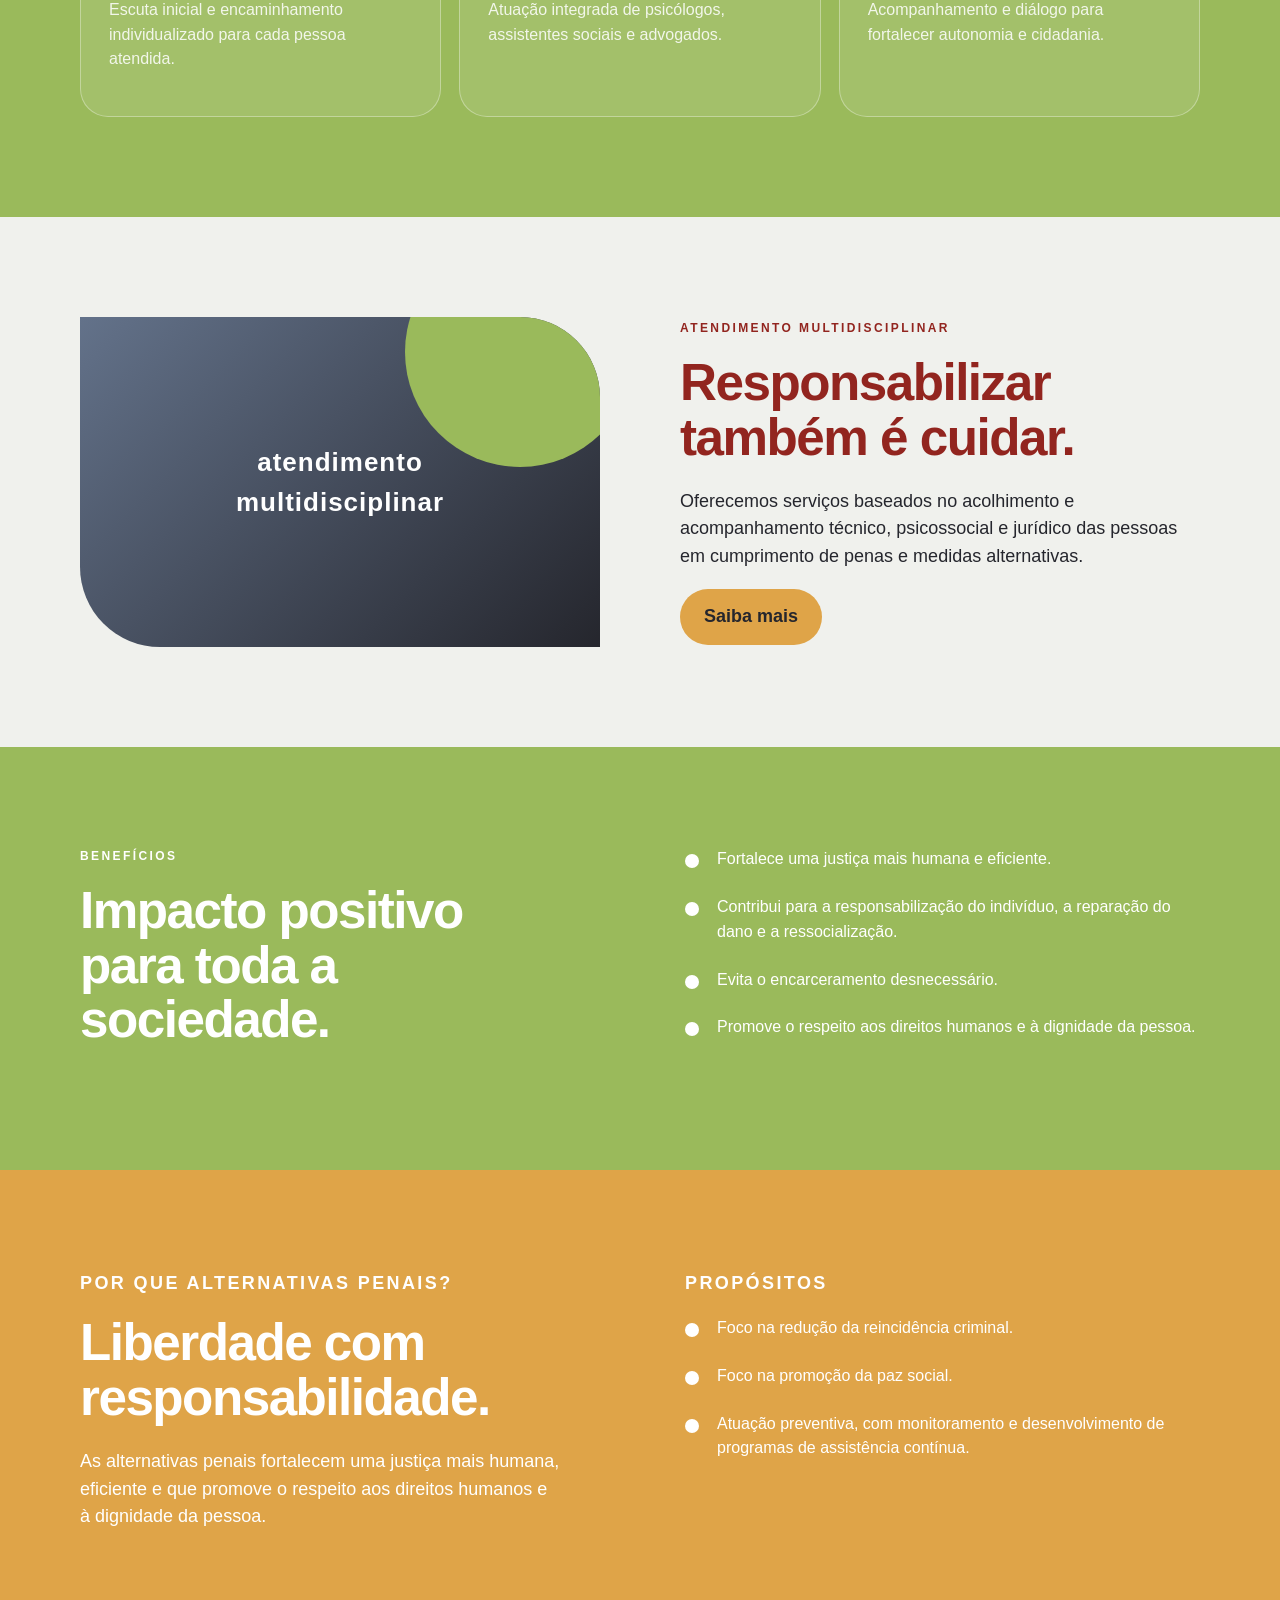
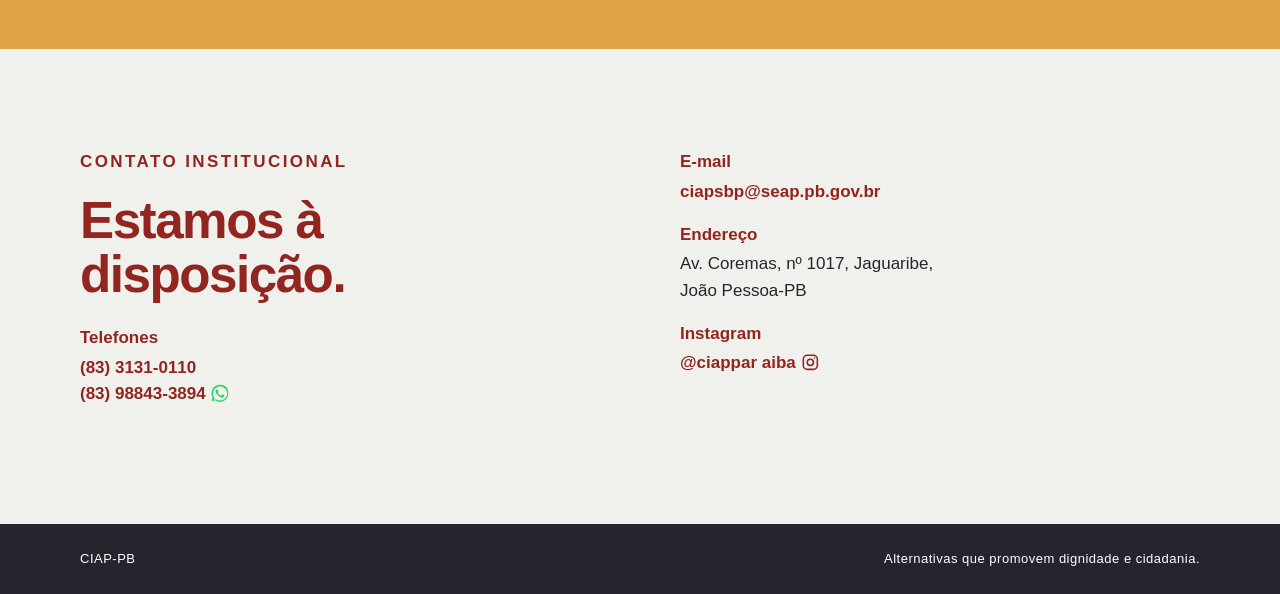
==== commit 4555a728: "Update link text from 'Cadastro' to 'Cadastro Assistidos'" ====
--- a/index.html
+++ b/index.html
@@ -27,7 +27,7 @@
         target="_blank"
         rel="noopener noreferrer"
       >
-        Cadastro
+        Cadastro Assistidos
       </a>
     </li>
         <a href="#contato" 
--- a/styles.css
+++ b/styles.css
@@ -61,9 +61,8 @@
     border-radius: 4px;
     line-height: 1.2;
   }
-}
 @media (max-width: 600px) {
-  .item-contato {
+  nav ul li:has(.botao-contato) {
     display: none;
   }
 }
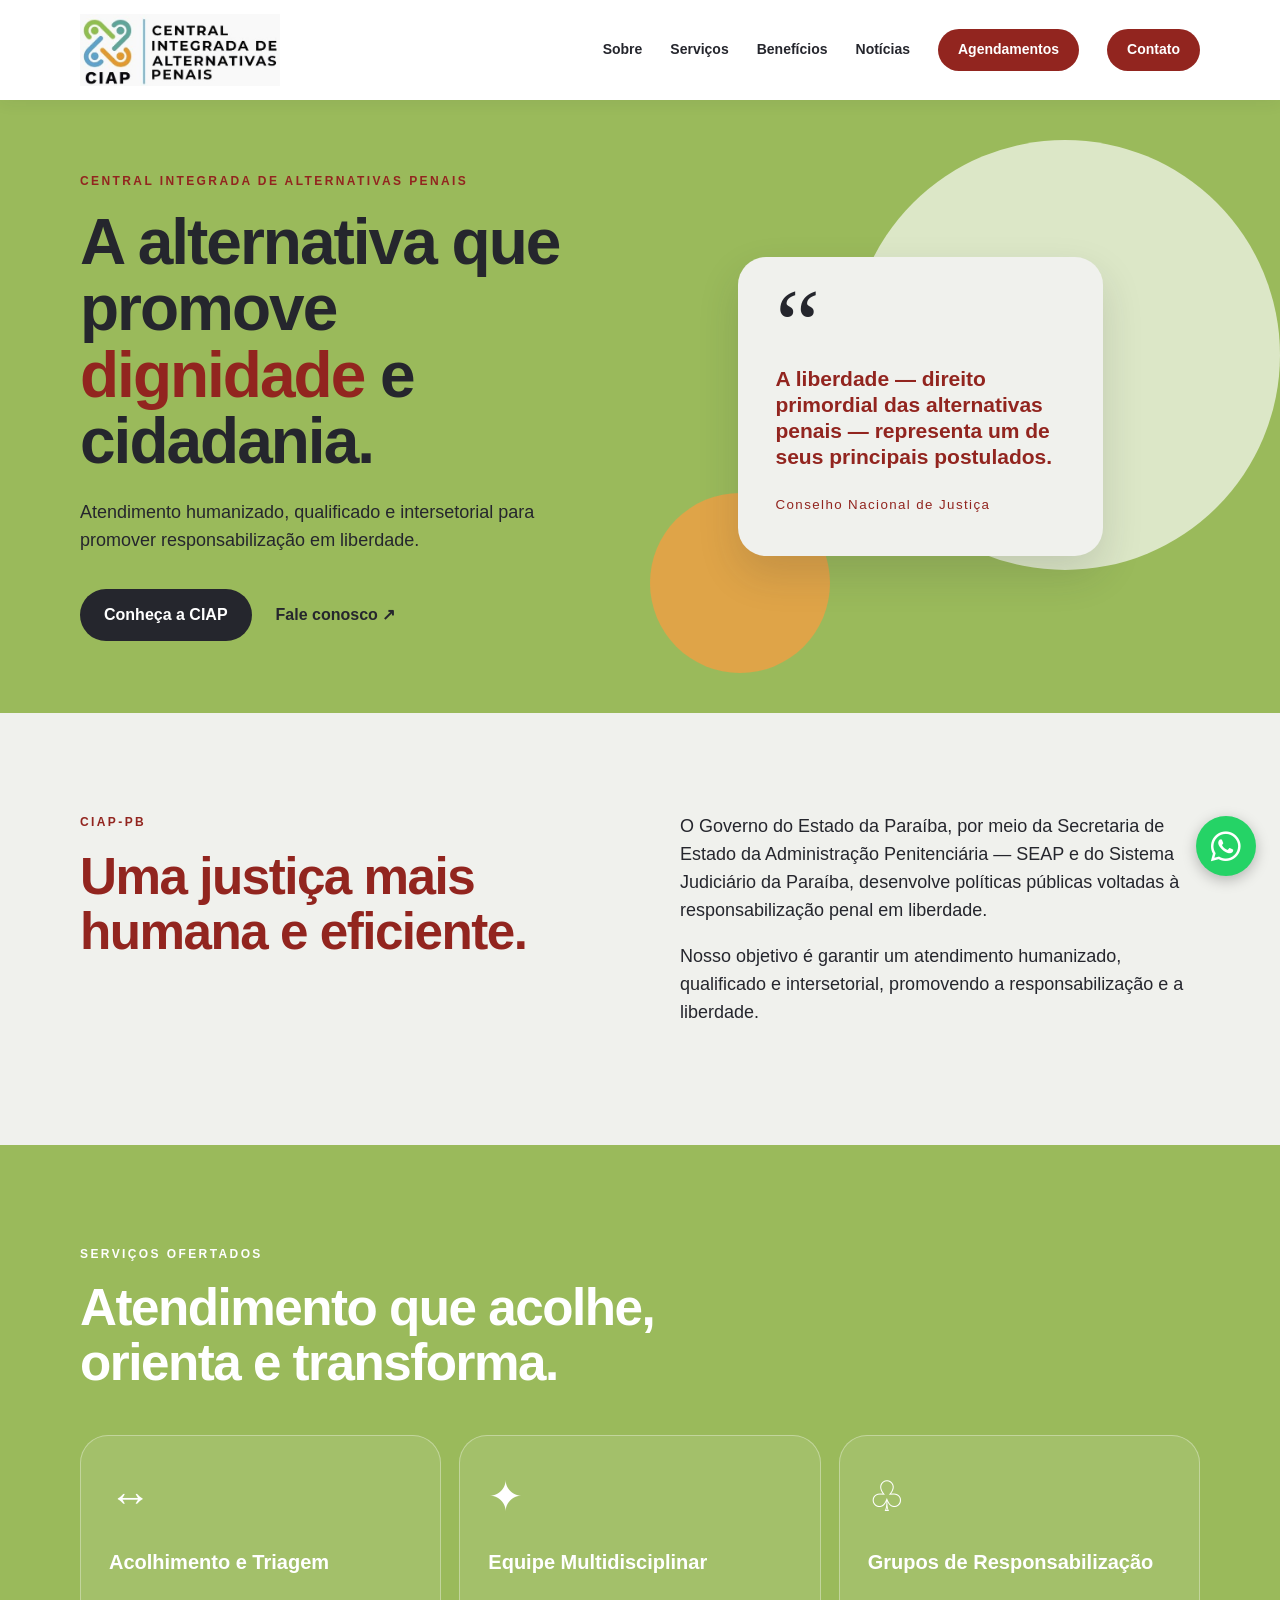
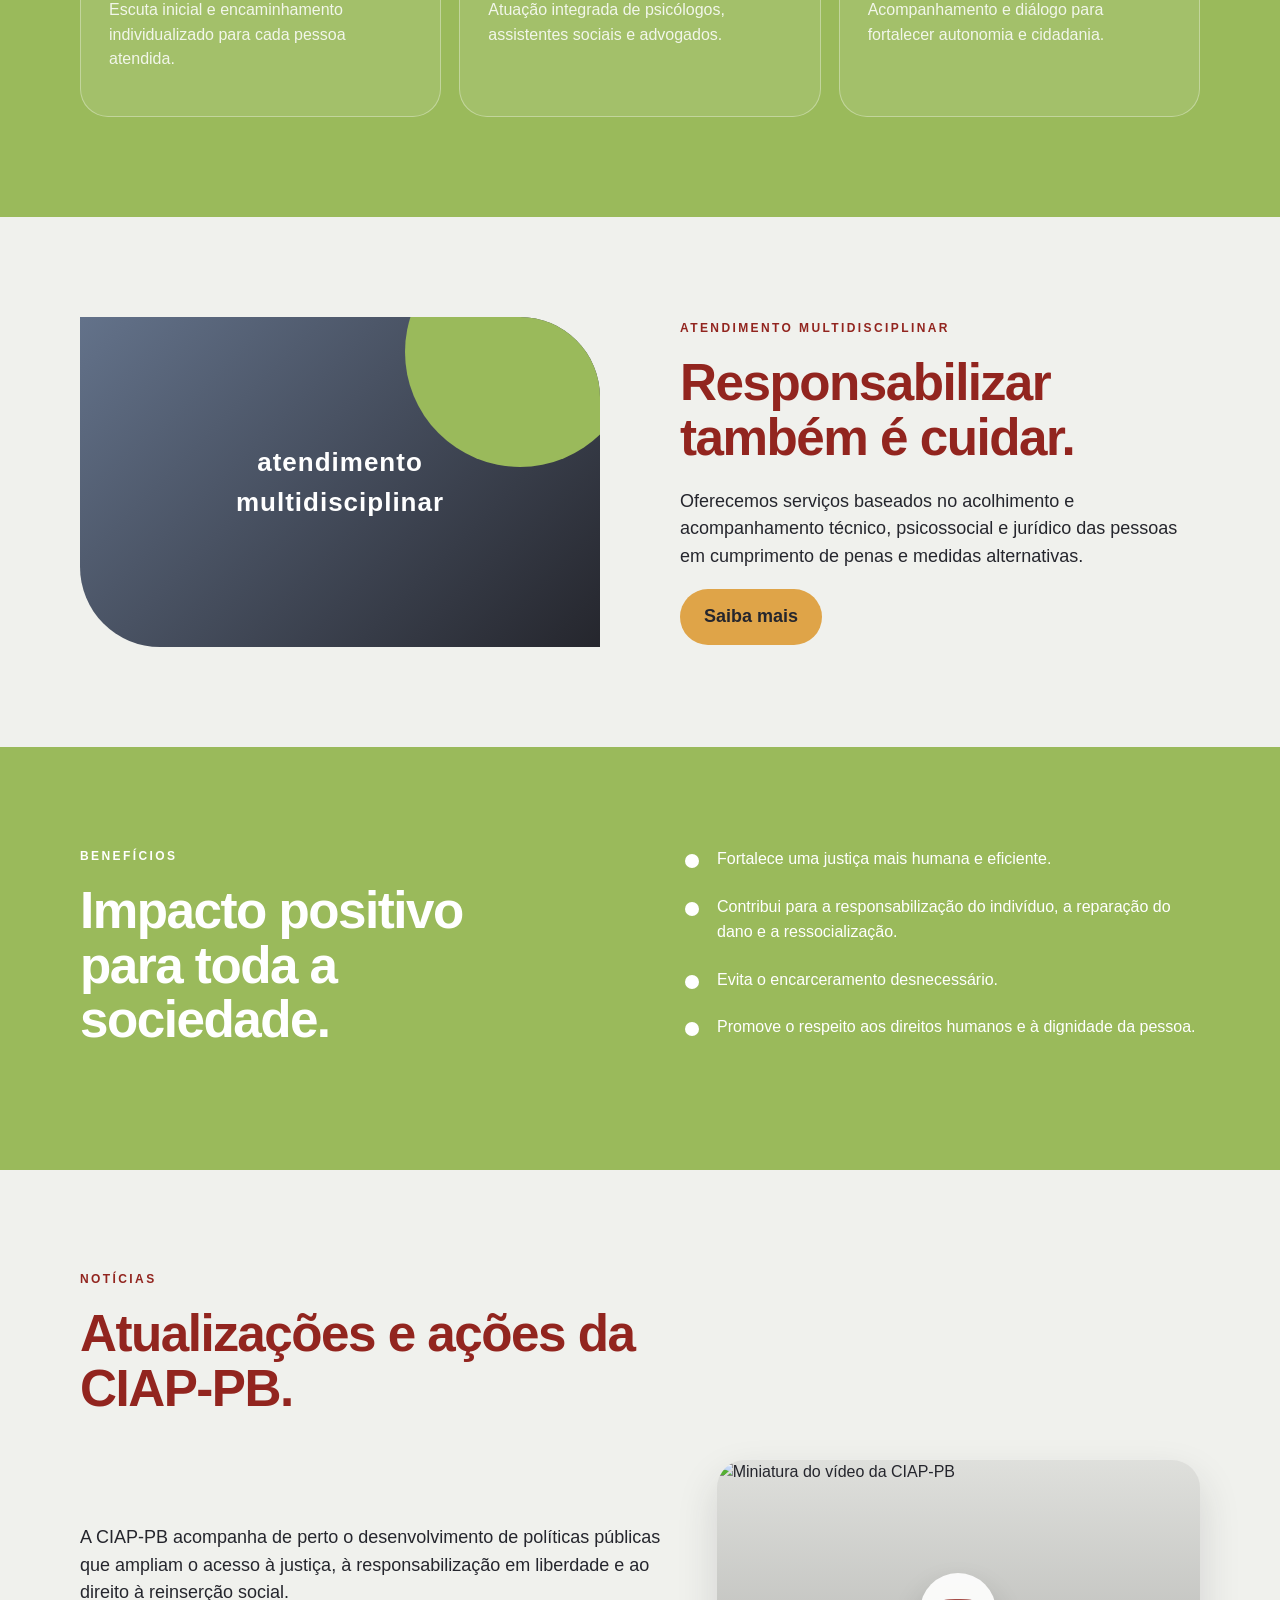
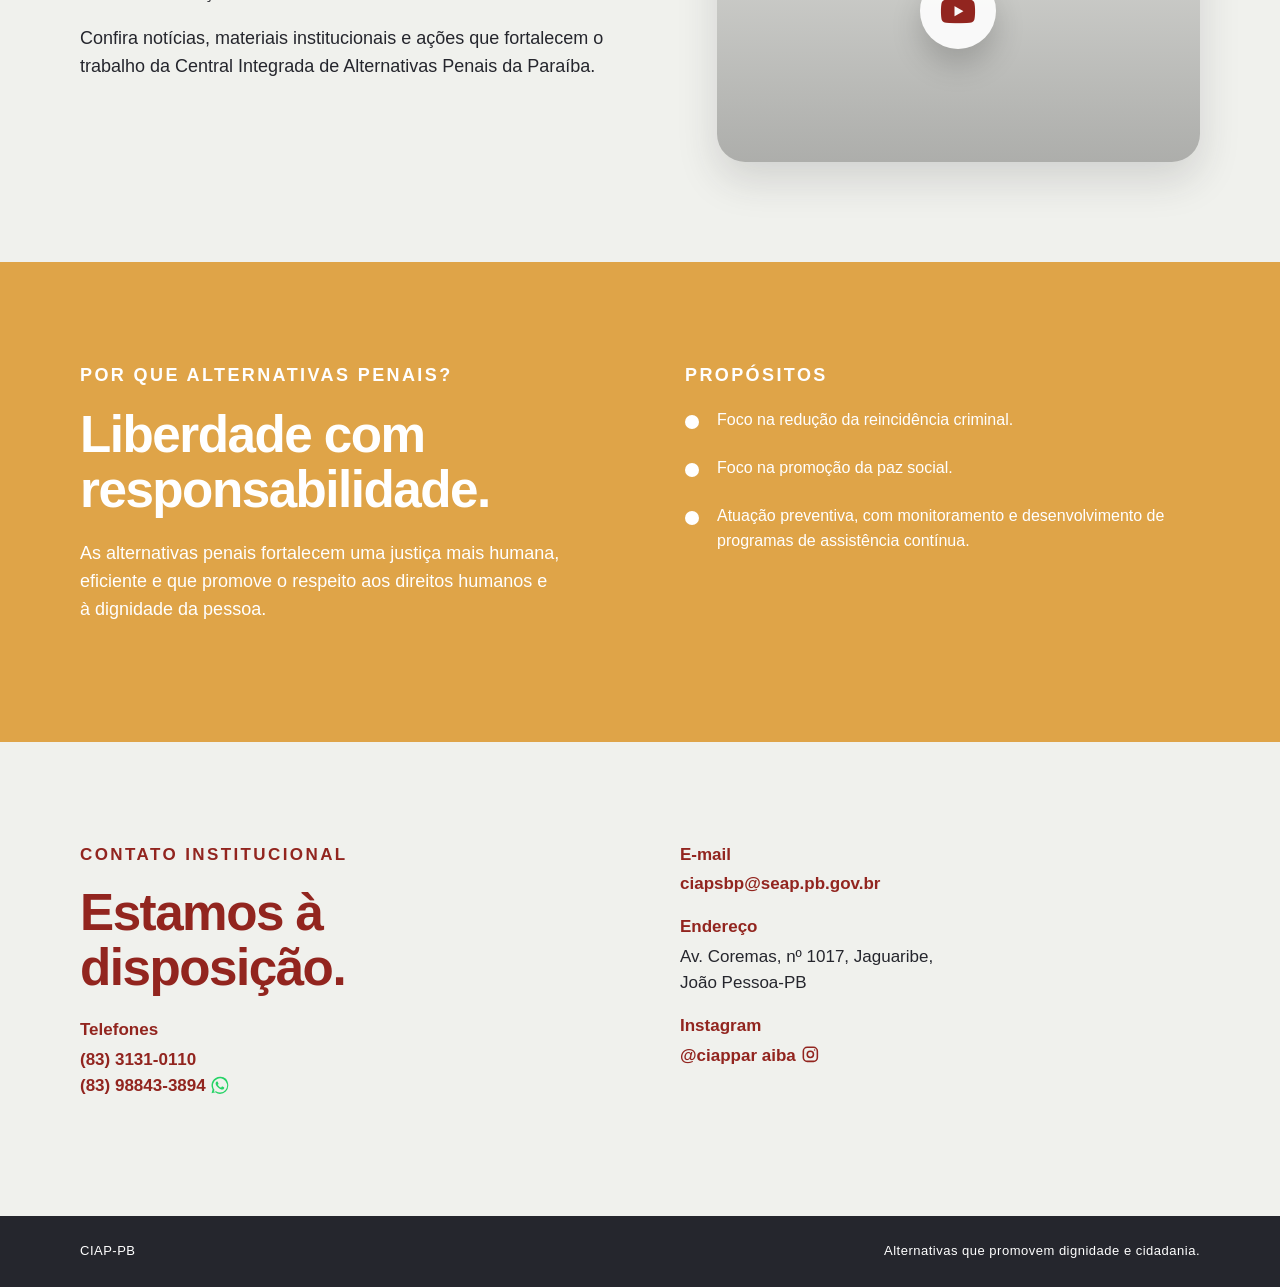
==== commit e60e313c: "troca do serviço "cadastro" por "agendamentos" acrescimo da section "noticias"" ====
--- a/index.html
+++ b/index.html
@@ -21,18 +21,9 @@
         <a href="#sobre">Sobre</a>
         <a href="#servicos">Serviços</a>
         <a href="#beneficios">Benefícios</a>
-        <a
-        class="nav-cta"
-        href="https://docs.google.com/forms/d/e/SEU_CODIGO/viewform"
-        target="_blank"
-        rel="noopener noreferrer"
-      >
-        Cadastro Assistidos
-      </a>
-    </li>
-        <a href="#contato" 
-          class="item-contato"
-          class="nav-cta">Contato</a>
+        <a href="#noticias">Notícias</a>
+        <a href="agendamentos.html" class="nav-cta" target="_blank" rel="noopener noreferrer">Agendamentos</a>
+        <a href="#contato" class="item-contato nav-cta">Contato</a>
       </nav>
     </div>
   </header>
@@ -74,6 +65,27 @@
     </section>
 
     <section id="beneficios" class="benefits section-green"><div class="container benefits-grid"><div><p class="eyebrow light">BENEFÍCIOS</p><h2>Impacto positivo para toda a sociedade.</h2></div><ul class="check-list"><li>Fortalece uma justiça mais humana e eficiente.</li><li>Contribui para a responsabilização do indivíduo, a reparação do dano e a ressocialização.</li><li>Evita o encarceramento desnecessário.</li><li>Promove o respeito aos direitos humanos e à dignidade da pessoa.</li></ul></div></section>
+
+    <section id="noticias" class="news section-light">
+      <div class="container">
+        <div class="section-heading">
+          <p class="eyebrow">NOTÍCIAS</p>
+          <h2>Atualizações e ações da CIAP-PB.</h2>
+        </div>
+
+        <div class="news-grid">
+          <div class="news-copy">
+            <p>A CIAP-PB acompanha de perto o desenvolvimento de políticas públicas que ampliam o acesso à justiça, à responsabilização em liberdade e ao direito à reinserção social.</p>
+            <p>Confira notícias, materiais institucionais e ações que fortalecem o trabalho da Central Integrada de Alternativas Penais da Paraíba.</p>
+          </div>
+
+          <a class="video-card" href="https://www.youtube.com/watch?app=desktop&v=5SSIvnvGJ9I&ra=m" target="_blank" rel="noopener noreferrer" aria-label="Assistir vídeo da CIAP-PB no YouTube">
+            <img src="https://img.youtube.com/vi/5SSIvnvGJ9I/hqdefault.jpg" alt="Miniatura do vídeo da CIAP-PB" />
+            <span class="play-badge"><i class="fa-brands fa-youtube"></i></span>
+          </a>
+        </div>
+      </div>
+    </section>
 
     <section class="purpose section-gold"><div class="container purpose-grid"><div><p class="eyebrow light">POR QUE ALTERNATIVAS PENAIS?</p><h2>Liberdade com responsabilidade.</h2><p>As alternativas penais fortalecem uma justiça mais humana, eficiente e que promove o respeito aos direitos humanos e à dignidade da pessoa.</p></div><div><p class="eyebrow light">PROPÓSITOS</p><ul class="check-list light-list"><li>Foco na redução da reincidência criminal.</li><li>Foco na promoção da paz social.</li><li>Atuação preventiva, com monitoramento e desenvolvimento de programas de assistência contínua.</li></ul></div></div></section>
 
@@ -90,5 +102,146 @@
 >
   <i class="fa-brands fa-whatsapp"></i>
 </a>
+
+  <script>
+    const diaSelect = document.getElementById('diaAgendamento');
+    const horaSelect = document.getElementById('horaAgendamento');
+    const statusEl = document.getElementById('mensagemStatus');
+    const form = document.getElementById('formAgendamento');
+    const rangeSemana = document.getElementById('rangeSemana');
+
+    let disponibilidades = [];
+
+    function formatarData(dateStr) {
+      const data = new Date(dateStr + 'T00:00:00');
+      return new Intl.DateTimeFormat('pt-BR', { weekday: 'short', day: '2-digit', month: 'short' }).format(data);
+    }
+
+    function montarCalendarioSemana() {
+      const inicio = disponibilidades[0]?.dia || new Date().toISOString().slice(0, 10);
+      const fim = disponibilidades[disponibilidades.length - 1]?.dia || inicio;
+      rangeSemana.textContent = `${formatarData(inicio)} - ${formatarData(fim)}`;
+
+      const dias = disponibilidades.map(item => `
+        <div class="calendar-day">
+          <strong>${formatarData(item.dia)}</strong>
+          <ul>
+            ${item.horarios.map(hora => `<li>${hora}</li>`).join('')}
+          </ul>
+        </div>
+      `).join('');
+
+      document.getElementById('calendarioSemanal').innerHTML = dias;
+
+      diaSelect.innerHTML = '<option value="">Selecione o dia</option>' + disponibilidades.map(item => `
+        <option value="${item.dia}">${formatarData(item.dia)}</option>
+      `).join('');
+
+      const preencherHoras = (dataSelecionada) => {
+        const item = disponibilidades.find(entry => entry.dia === dataSelecionada);
+        horaSelect.innerHTML = '<option value="">Selecione o horário</option>' + (item ? item.horarios.map(hora => `
+            <option value="${hora}">${hora}</option>
+          `).join('') : '');
+      };
+
+      diaSelect.onchange = (event) => preencherHoras(event.target.value);
+      if (disponibilidades.length) {
+        preencherHoras(disponibilidades[0].dia);
+      }
+    }
+
+    async function carregarDisponibilidade() {
+      try {
+        const resposta = await fetch('/api/disponibilidade');
+        const dados = await resposta.json();
+        if (Array.isArray(dados.semana) && dados.semana.length) {
+          disponibilidades = dados.semana;
+          montarCalendarioSemana();
+          return;
+        }
+      } catch (error) {
+        console.warn('Erro ao carregar disponibilidade do backend, usando fallback local.', error);
+      }
+
+      disponibilidades = [
+        { dia: '2026-09-07', horarios: ['09:00', '10:30', '14:00', '15:30'] },
+        { dia: '2026-09-08', horarios: ['09:30', '11:00', '13:30', '16:00'] },
+        { dia: '2026-09-09', horarios: ['08:30', '10:00', '14:30', '17:00'] },
+        { dia: '2026-09-10', horarios: ['09:00', '12:00', '15:00'] },
+        { dia: '2026-09-11', horarios: ['10:00', '13:00', '16:30'] },
+        { dia: '2026-09-12', horarios: ['08:00', '09:30', '11:30', '15:30'] },
+        { dia: '2026-09-13', horarios: ['09:00', '11:00', '14:00', '16:00'] }
+      ];
+
+      montarCalendarioSemana();
+    }
+
+    function formatarCPF(valor) {
+      const digits = valor.replace(/\D/g, '').slice(0, 11);
+      if (digits.length <= 9) return digits.replace(/(\d{1,3})(\d{0,3})/, (_, a, b) => b ? `${a}.${b}` : a);
+      return digits.replace(/(\d{3})(\d{3})(\d{3})(\d{0,2})/, (_, a, b, c, d) => d ? `${a}.${b}.${c}-${d}` : `${a}.${b}.${c}`);
+    }
+
+    document.getElementById('cpf').addEventListener('input', (event) => {
+      event.target.value = formatarCPF(event.target.value);
+    });
+
+    form.addEventListener('submit', async (event) => {
+      event.preventDefault();
+      const payload = {
+        nomeCompleto: document.getElementById('nomeCompleto').value.trim(),
+        cpf: document.getElementById('cpf').value.trim(),
+        numeroProcesso: document.getElementById('numeroProcesso').value.trim(),
+        diaAgendamento: diaSelect.value,
+        horaAgendamento: horaSelect.value,
+        dataCadastro: new Date().toISOString()
+      };
+
+      if (!payload.nomeCompleto || !payload.cpf || !payload.numeroProcesso || !payload.diaAgendamento || !payload.horaAgendamento) {
+        statusEl.textContent = 'Preencha todos os campos antes de salvar o agendamento.';
+        statusEl.style.color = '#ffd5d5';
+        return;
+      }
+
+      try {
+        const resposta = await fetch('/api/agendamentos', {
+          method: 'POST',
+          headers: { 'Content-Type': 'application/json' },
+          body: JSON.stringify(payload)
+        });
+
+        const dados = await resposta.json();
+        if (!resposta.ok) {
+          throw new Error(dados.error || 'Não foi possível registrar o agendamento.');
+        }
+
+        const mensagemFinal = dados.emailSent
+          ? (dados.reportMessage || 'Agendamento salvo e relatório enviado para a CIAP.')
+          : (dados.reportMessage || 'Agendamento salvo com sucesso. O relatório foi salvo localmente.');
+        statusEl.textContent = mensagemFinal;
+        statusEl.style.color = '#dfffe9';
+        form.reset();
+        horaSelect.innerHTML = '<option value="">Selecione um dia primeiro</option>';
+      } catch (error) {
+        statusEl.textContent = error.message;
+        statusEl.style.color = '#ffd5d5';
+      }
+    });
+
+    document.getElementById('botaoRelatorio').addEventListener('click', async () => {
+      try {
+        const resposta = await fetch('/api/relatorio');
+        const dados = await resposta.json();
+        const assunto = encodeURIComponent('Relatório de agendamentos CIAP');
+        const corpo = encodeURIComponent(dados.relatorio);
+        window.location.href = `mailto:ciapcadastro@gmail.com?subject=${assunto}&body=${corpo}`;
+      } catch (error) {
+        statusEl.textContent = 'Não foi possível montar o relatório por e-mail neste momento.';
+        statusEl.style.color = '#ffd5d5';
+      }
+    });
+
+    carregarDisponibilidade();
+  </script>
 </body>
 </html>
--- a/styles.css
+++ b/styles.css
@@ -2,7 +2,7 @@
     --green-dark:#71943f;
     --red:#92251f;
     --gold:#dfa448;
-    --ink:#25262d;--mist:#f0f1ed;--white:#fff;--radius:28px}*{box-sizing:border-box}html{scroll-behavior:smooth}body{margin:0;color:var(--ink);font-family:Arial,Helvetica,sans-serif;line-height:1.55;background:var(--mist)}a{color:inherit}.container{width:min(1120px,calc(100% - 48px));margin:auto}.site-header{background:var(--white);position:sticky;top:0;z-index:10;box-shadow:0 2px 16px #25262d12}.nav-wrap{min-height:76px;display:flex;align-items:center;justify-content:space-between}.brand{display:flex;align-items:center;gap:10px;text-decoration:none}.brand strong{display:block;font-size:25px;letter-spacing:2px;line-height:1}.brand small{font-size:9px;letter-spacing:3px;color:var(--red)}.brand-mark{display:grid;grid-template-columns:repeat(2,17px);gap:2px;transform:rotate(45deg)}.brand-mark i{display:block;width:17px;height:17px;border-radius:12px 12px 2px 12px;background:var(--green)}.brand-mark i:nth-child(2){background:#579b92}.brand-mark i:nth-child(3){background:#629ec5}.brand-mark i:nth-child(4){background:var(--gold)}nav{display:flex;gap:28px;align-items:center}nav a{text-decoration:none;font-size:14px;font-weight:bold}nav a:hover,.text-link:hover{color:var(--red)}.nav-cta{padding:10px 20px;border-radius:99px;background:var(--red);color:var(--white)}.hero{background:var(--green);overflow:hidden}.hero-grid{display:grid;grid-template-columns:1fr 1fr;min-height:610px;align-items:center}.hero-copy{padding:72px 40px 72px 0}.eyebrow{color:var(--red);font-size:12px;font-weight:bold;letter-spacing:2.4px;margin:0 0 18px}.eyebrow.light{color:var(--white)}h1,h2,h3,p{margin-top:0}h1{font-size:clamp(42px,5vw,68px);line-height:1.04;letter-spacing:-2px;margin-bottom:24px}h1 em{color:var(--red);font-style:normal}h2{font-size:clamp(32px,4vw,52px);line-height:1.07;letter-spacing:-1.5px;margin-bottom:22px}.hero-text{font-size:18px;max-width:490px}.actions{display:flex;align-items:center;gap:24px;margin-top:34px}.button{display:inline-block;text-decoration:none;border-radius:99px;padding:14px 24px;font-weight:bold}.button-dark{background:var(--ink);color:var(--white)}.button-gold{background:var(--gold);color:var(--ink)}.text-link{text-decoration:none;font-weight:bold}.hero-art{height:100%;position:relative;display:flex;align-items:center;justify-content:center}.circle{position:absolute;border-radius:50%;background:#ffffff55}.circle-one{width:430px;height:430px;right:-80px;top:40px;background:#ffffffa8}.circle-two{width:180px;height:180px;left:10px;bottom:40px;background:var(--gold)}.hero-card{width:min(365px,75%);position:relative;background:var(--mist);padding:40px 38px;border-radius:28px;box-shadow:0 18px 40px #25262d26}.quote{font-size:100px;line-height:.55;color:var(--ink);font-family:Georgia}.hero-card p{font-size:21px;line-height:1.25;color:var(--red);font-weight:bold}.hero-card small{color:var(--red);letter-spacing:1.4px}.section-light{background:var(--mist);padding:100px 0}.section-green{background:var(--green);padding:100px 0}.section-gold{background:var(--gold);padding:100px 0}.two-col{display:grid;grid-template-columns:1fr 1fr;gap:80px}.two-col>div:last-child{font-size:18px}.intro h2{max-width:460px;color:var(--red)}.services{color:var(--white)}.section-heading{max-width:580px;margin-bottom:44px}.section-heading h2{color:var(--white)}.service-grid{display:grid;grid-template-columns:repeat(3,1fr);gap:18px}.service-card{background:#ffffff18;border:1px solid #ffffff55;padding:28px;border-radius:var(--radius)}.service-card:hover{background:#ffffff2b;transform:translateY(-4px);transition:.2s}.icon{font-size:42px;display:block;margin-bottom:18px}.service-card h3{font-size:20px}.service-card p{color:#ffffffdb}.align-center{align-items:center}.photo-placeholder{height:330px;border-radius:0 80px 0 80px;background:linear-gradient(135deg,#63728a,#25262d);display:grid;place-items:center;position:relative;overflow:hidden}.photo-placeholder:before{content:"";position:absolute;width:230px;height:230px;border-radius:50%;background:var(--green);top:-80px;right:-35px}.photo-placeholder span{position:relative;color:var(--white);font-weight:bold;font-size:26px;text-align:center;letter-spacing:1px}.multidisciplinary h2{color:var(--red)}.benefits{color:var(--white)}.benefits-grid,.purpose-grid{display:grid;grid-template-columns:1fr 1fr;gap:90px;align-items:start}.benefits h2{max-width:430px}.check-list{list-style:none;padding:0;margin:0;display:grid;gap:23px}.check-list li{position:relative;padding-left:32px}.check-list li:before{content:"";width:14px;height:14px;background:var(--white);border-radius:50%;position:absolute;left:0;top:7px}.purpose h2{color:var(--white)}.purpose p{max-width:480px;color:#fff;font-size:18px}.light-list{color:var(--white)}.contact h2{color:var(--red)}.contact-grid{display:grid;grid-template-columns:1fr 1fr;gap:80px}.contact a{text-decoration:none;color:var(--red);font-weight:bold}.contact-label{font-weight:bold;color:var(--red);margin-bottom:3px}.contact p{font-size:17px}footer{background:var(--ink);color:var(--white);padding:25px 0}footer .container{display:flex;justify-content:space-between;font-size:13px;letter-spacing:.5px}@media(max-width:760px){.container{width:min(100% - 32px,560px)}.nav-wrap{min-height:64px}nav{gap:10px}nav a:not(.nav-cta){display:none}.nav-cta{padding:8px 14px}.hero-grid,.two-col,.benefits-grid,.purpose-grid,.contact-grid{grid-template-columns:1fr;gap:38px}.hero-copy{padding:70px 0 20px}.hero-art{min-height:390px}.section-light,.section-green,.section-gold{padding:70px 0}.service-grid{grid-template-columns:1fr}.hero-card{width:82%;padding:28px}.hero-card p{font-size:18px}.photo-placeholder{height:250px}.benefits-grid,.purpose-grid{gap:35px}footer .container{display:grid;gap:8px}}
+    --ink:#25262d;--mist:#f0f1ed;--white:#fff;--radius:28px}*{box-sizing:border-box}html{scroll-behavior:smooth}body{margin:0;color:var(--ink);font-family:Arial,Helvetica,sans-serif;line-height:1.55;background:var(--mist)}a{color:inherit}.container{width:min(1120px,calc(100% - 48px));margin:auto}.site-header{background:var(--white);position:sticky;top:0;z-index:10;box-shadow:0 2px 16px #25262d12}.nav-wrap{min-height:76px;display:flex;align-items:center;justify-content:space-between}.brand{display:flex;align-items:center;gap:10px;text-decoration:none}.brand strong{display:block;font-size:25px;letter-spacing:2px;line-height:1}.brand small{font-size:9px;letter-spacing:3px;color:var(--red)}.brand-mark{display:grid;grid-template-columns:repeat(2,17px);gap:2px;transform:rotate(45deg)}.brand-mark i{display:block;width:17px;height:17px;border-radius:12px 12px 2px 12px;background:var(--green)}.brand-mark i:nth-child(2){background:#579b92}.brand-mark i:nth-child(3){background:#629ec5}.brand-mark i:nth-child(4){background:var(--gold)}nav{display:flex;gap:28px;align-items:center}nav a{text-decoration:none;font-size:14px;font-weight:bold}nav a:hover,.text-link:hover{color:var(--red)}.nav-cta{padding:10px 20px;border-radius:99px;background:var(--red);color:var(--white)}.hero{background:var(--green);overflow:hidden}.hero-grid{display:grid;grid-template-columns:1fr 1fr;min-height:610px;align-items:center}.hero-copy{padding:72px 40px 72px 0}.eyebrow{color:var(--red);font-size:12px;font-weight:bold;letter-spacing:2.4px;margin:0 0 18px}.eyebrow.light{color:var(--white)}h1,h2,h3,p{margin-top:0}h1{font-size:clamp(42px,5vw,68px);line-height:1.04;letter-spacing:-2px;margin-bottom:24px}h1 em{color:var(--red);font-style:normal}h2{font-size:clamp(32px,4vw,52px);line-height:1.07;letter-spacing:-1.5px;margin-bottom:22px}.hero-text{font-size:18px;max-width:490px}.actions{display:flex;align-items:center;gap:24px;margin-top:34px}.button{display:inline-block;text-decoration:none;border-radius:99px;padding:14px 24px;font-weight:bold}.button-dark{background:var(--ink);color:var(--white)}.button-gold{background:var(--gold);color:var(--ink)}.text-link{text-decoration:none;font-weight:bold}.hero-art{height:100%;position:relative;display:flex;align-items:center;justify-content:center}.circle{position:absolute;border-radius:50%;background:#ffffff55}.circle-one{width:430px;height:430px;right:-80px;top:40px;background:#ffffffa8}.circle-two{width:180px;height:180px;left:10px;bottom:40px;background:var(--gold)}.hero-card{width:min(365px,75%);position:relative;background:var(--mist);padding:40px 38px;border-radius:28px;box-shadow:0 18px 40px #25262d26}.quote{font-size:100px;line-height:.55;color:var(--ink);font-family:Georgia}.hero-card p{font-size:21px;line-height:1.25;color:var(--red);font-weight:bold}.hero-card small{color:var(--red);letter-spacing:1.4px}.section-light{background:var(--mist);padding:100px 0}.section-green{background:var(--green);padding:100px 0}.section-gold{background:var(--gold);padding:100px 0}.two-col{display:grid;grid-template-columns:1fr 1fr;gap:80px}.two-col>div:last-child{font-size:18px}.intro h2{max-width:460px;color:var(--red)}.services{color:var(--white)}.section-heading{max-width:580px;margin-bottom:44px}.section-heading h2{color:var(--white)}.service-grid{display:grid;grid-template-columns:repeat(3,1fr);gap:18px}.service-card{background:#ffffff18;border:1px solid #ffffff55;padding:28px;border-radius:var(--radius)}.service-card:hover{background:#ffffff2b;transform:translateY(-4px);transition:.2s}.icon{font-size:42px;display:block;margin-bottom:18px}.service-card h3{font-size:20px}.service-card p{color:#ffffffdb}.align-center{align-items:center}.photo-placeholder{height:330px;border-radius:0 80px 0 80px;background:linear-gradient(135deg,#63728a,#25262d);display:grid;place-items:center;position:relative;overflow:hidden}.photo-placeholder:before{content:"";position:absolute;width:230px;height:230px;border-radius:50%;background:var(--green);top:-80px;right:-35px}.photo-placeholder span{position:relative;color:var(--white);font-weight:bold;font-size:26px;text-align:center;letter-spacing:1px}.multidisciplinary h2{color:var(--red)}.benefits{color:var(--white)}.benefits-grid,.purpose-grid{display:grid;grid-template-columns:1fr 1fr;gap:90px;align-items:start}.benefits h2{max-width:430px}.check-list{list-style:none;padding:0;margin:0;display:grid;gap:23px}.check-list li{position:relative;padding-left:32px}.check-list li:before{content:"";width:14px;height:14px;background:var(--white);border-radius:50%;position:absolute;left:0;top:7px}.news{padding:100px 0}.news h2{color:var(--red)}.news-grid{display:grid;grid-template-columns:1.1fr .9fr;gap:46px;align-items:center}.news-copy{font-size:18px}.news-copy p{margin-bottom:18px}.video-card{position:relative;display:block;overflow:hidden;border-radius:28px;box-shadow:0 18px 40px #25262d26;text-decoration:none}.video-card img{display:block;width:100%;height:100%;aspect-ratio:16/10;object-fit:cover;filter:saturate(1.05)}.video-card:before{content:"";position:absolute;inset:0;background:linear-gradient(180deg,rgba(18,18,18,.08),rgba(18,18,18,.3));}.play-badge{position:absolute;left:50%;top:50%;transform:translate(-50%,-50%);display:grid;place-items:center;width:76px;height:76px;border-radius:50%;background:rgba(255,255,255,.9);color:var(--red);font-size:32px;box-shadow:0 16px 30px rgba(0,0,0,.18);z-index:1}.booking-section{padding:100px 0;color:var(--white)}.booking-wrap{display:grid;gap:30px}.booking-grid{display:grid;grid-template-columns:1.1fr .9fr;gap:28px;align-items:start}.calendar-box,.booking-form{background:rgba(255,255,255,.1);border:1px solid rgba(255,255,255,.35);border-radius:28px;padding:24px}.calendar-header{display:flex;justify-content:space-between;align-items:center;gap:12px;margin-bottom:18px;font-size:14px;color:var(--white)}.calendar-header strong{font-size:16px}.calendar-days{display:grid;grid-template-columns:repeat(2,minmax(0,1fr));gap:14px}.calendar-day{background:rgba(255,255,255,.12);border:1px solid rgba(255,255,255,.25);border-radius:18px;padding:16px;min-height:120px}.calendar-day strong{display:block;margin-bottom:6px;font-size:1.05rem}.calendar-day ul{list-style:none;padding:0;margin:0;display:grid;gap:6px;font-size:13px}.calendar-day li{padding:6px 8px;border-radius:999px;background:rgba(255,255,255,.08)}.booking-form{display:grid;gap:18px}.booking-form label{display:grid;gap:8px;font-size:14px;font-weight:bold}.booking-form input,.booking-form select{width:100%;padding:12px 14px;border:none;border-radius:12px;font:inherit;color:var(--ink)}.form-actions{display:flex;gap:12px;flex-wrap:wrap;margin-top:8px}.status-message{min-height:24px;margin:0;font-size:14px;font-weight:bold}.purpose h2{color:var(--white)}.purpose p{max-width:480px;color:#fff;font-size:18px}.light-list{color:var(--white)}.contact h2{color:var(--red)}.contact-grid{display:grid;grid-template-columns:1fr 1fr;gap:80px}.contact a{text-decoration:none;color:var(--red);font-weight:bold}.contact-label{font-weight:bold;color:var(--red);margin-bottom:3px}.contact p{font-size:17px}footer{background:var(--ink);color:var(--white);padding:25px 0}footer .container{display:flex;justify-content:space-between;font-size:13px;letter-spacing:.5px}@media(max-width:760px){.container{width:min(100% - 32px,560px)}.nav-wrap{min-height:64px}nav{gap:10px}nav a:not(.nav-cta){display:none}.nav-cta{padding:8px 14px}.hero-grid,.two-col,.benefits-grid,.purpose-grid,.contact-grid,.news-grid,.booking-grid{grid-template-columns:1fr;gap:38px}.hero-copy{padding:70px 0 20px}.hero-art{min-height:390px}.section-light,.section-green,.section-gold,.news,.booking-section{padding:70px 0}.service-grid{grid-template-columns:1fr}.hero-card{width:82%;padding:28px}.hero-card p{font-size:18px}.photo-placeholder{height:250px}.benefits-grid,.purpose-grid{gap:35px}.video-card{max-width:100%}.calendar-days{grid-template-columns:1fr}.form-actions{flex-direction:column}.footer .container{display:grid;gap:8px}}
 .whatsapp-flutuante {
   position: fixed;
   right: 24px;
@@ -66,3 +66,10 @@
     display: none;
   }
 }
+.nav-cta {
+  display: inline-flex;
+  align-items: center;
+  justify-content: center;
+  text-align: center;
+  white-space: nowrap;
+}
